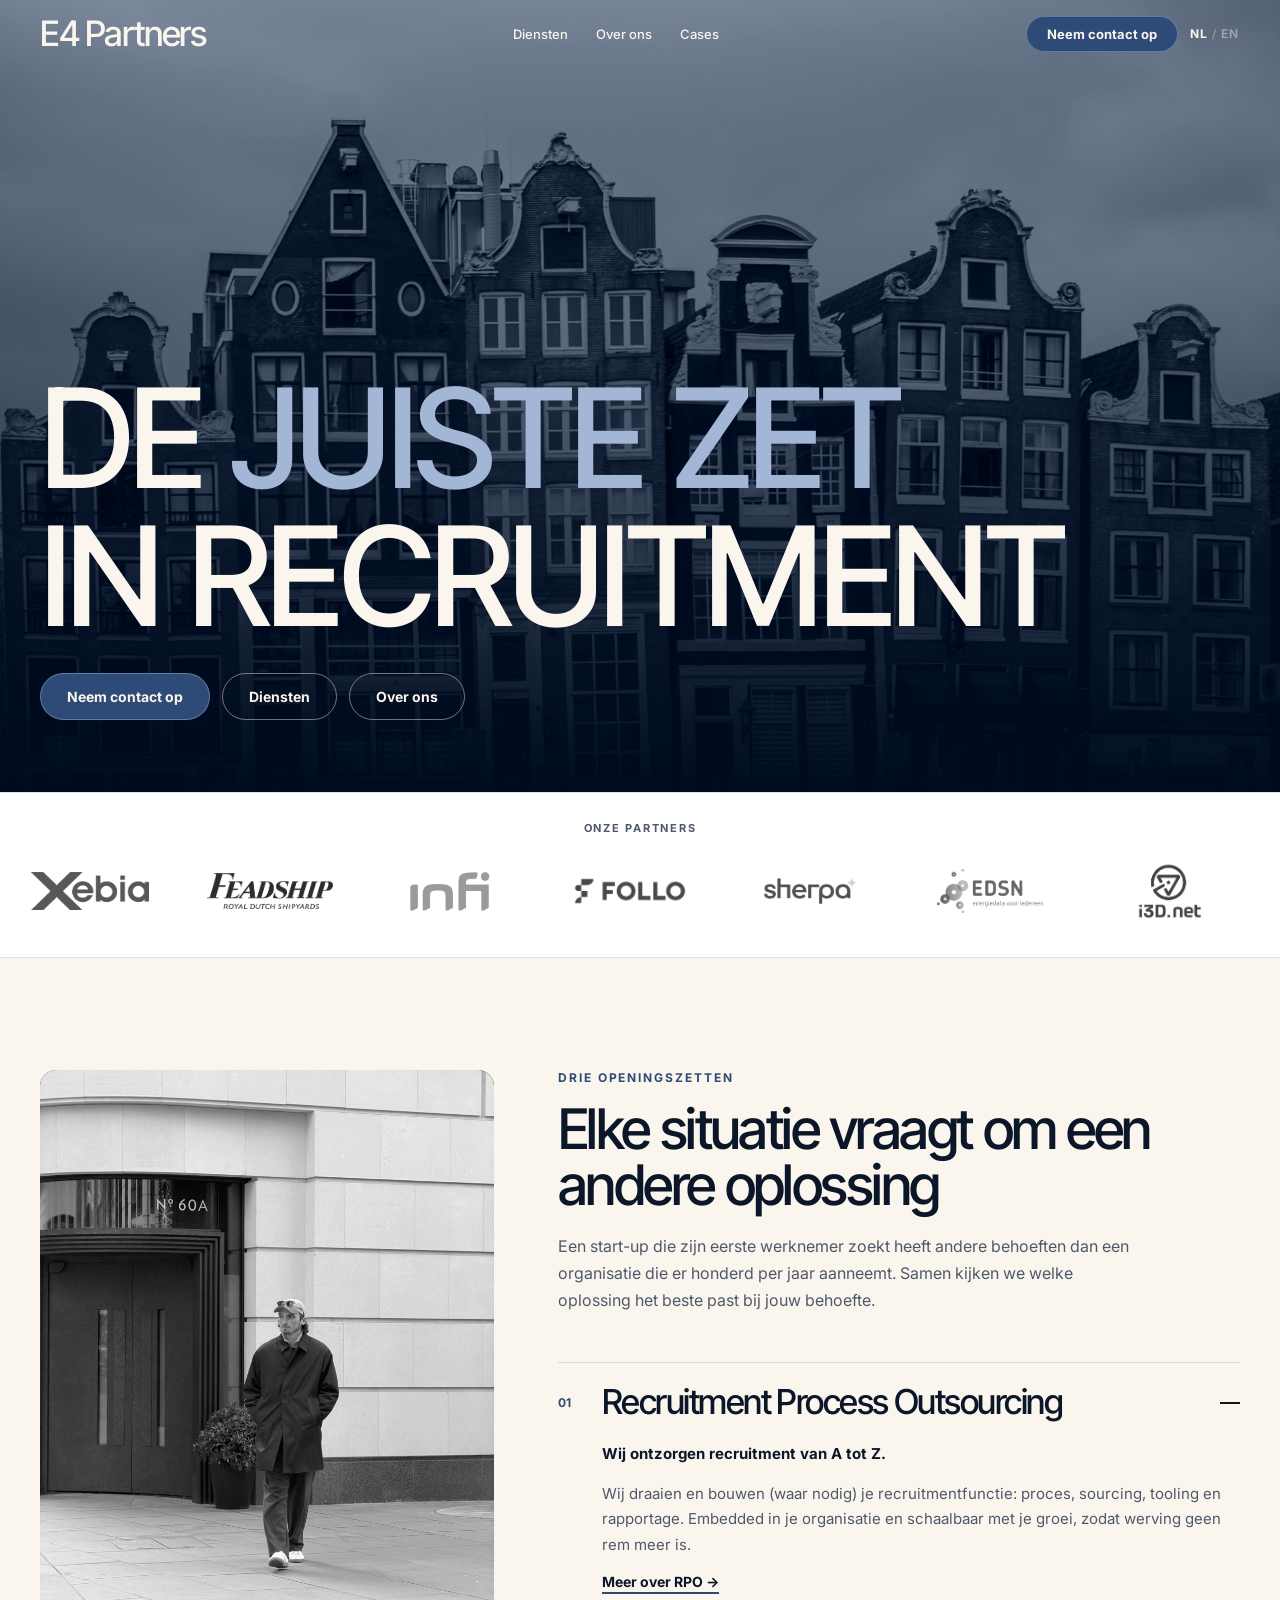
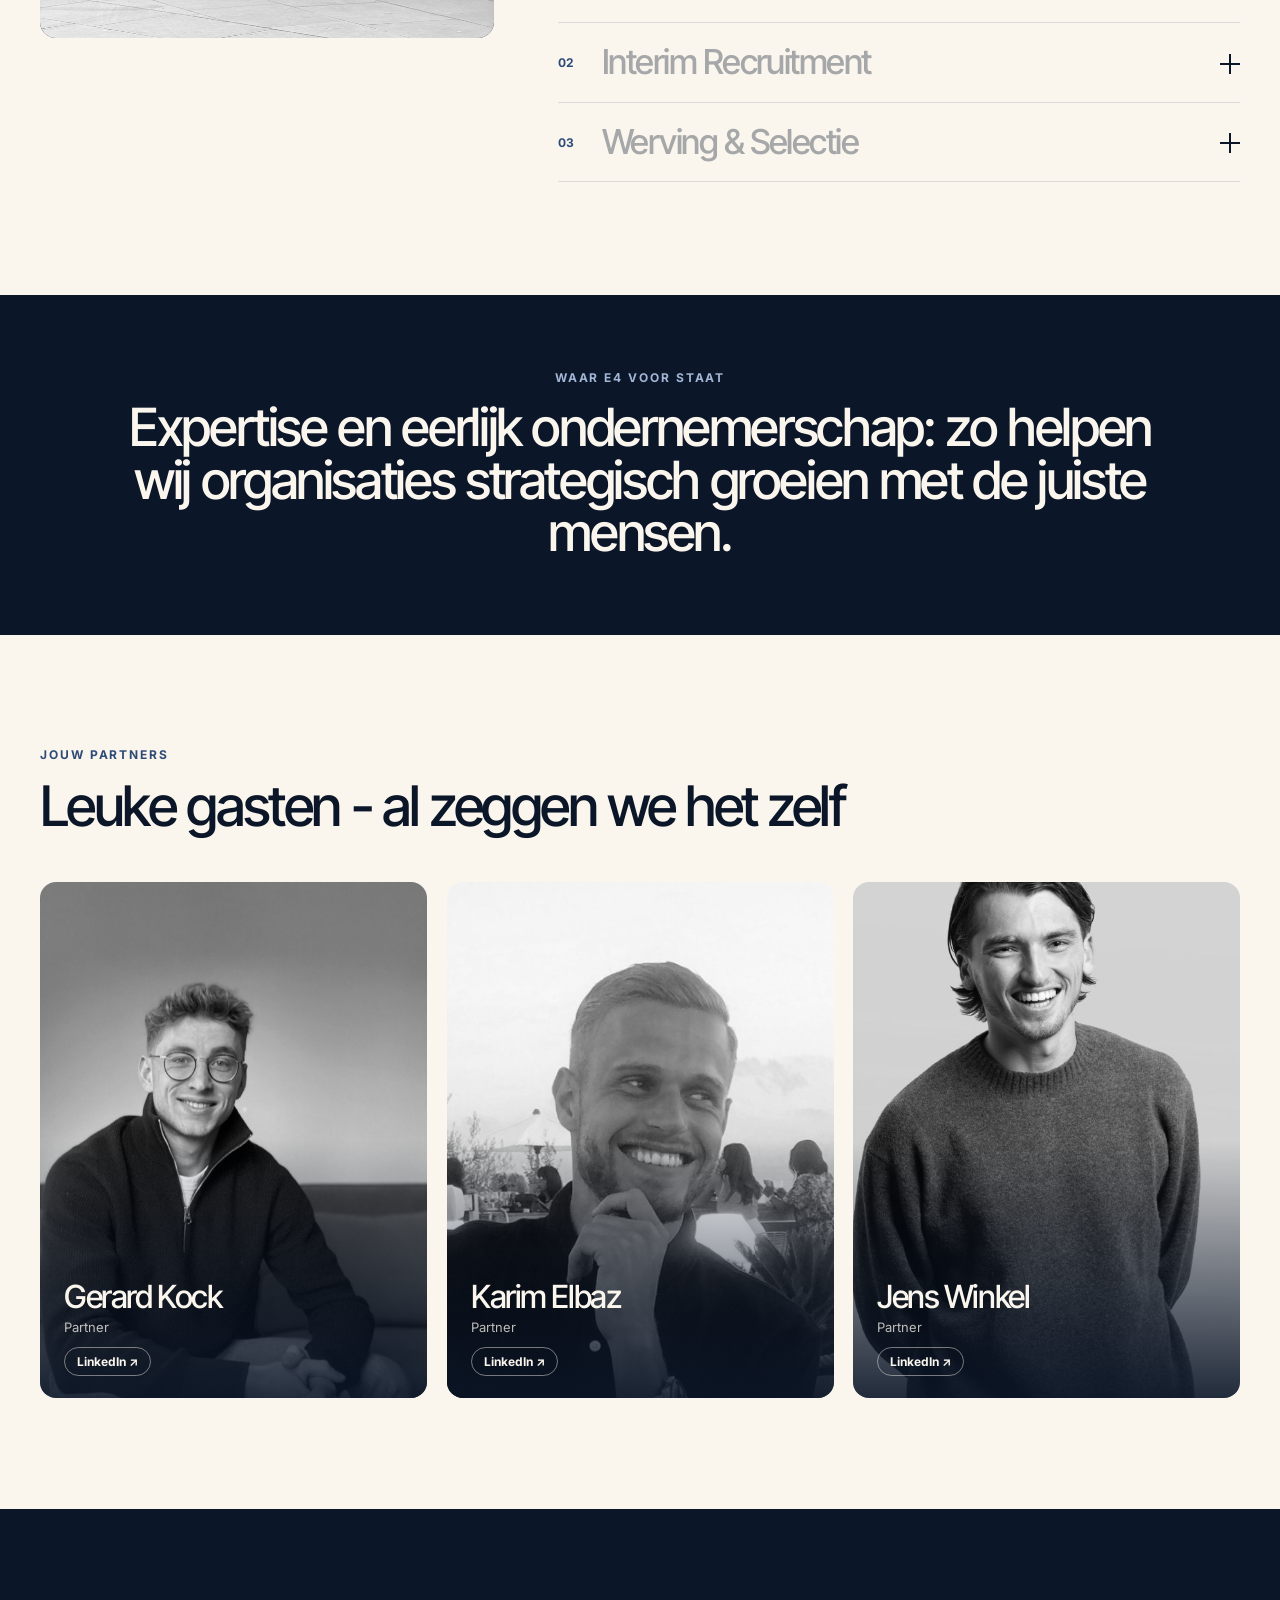
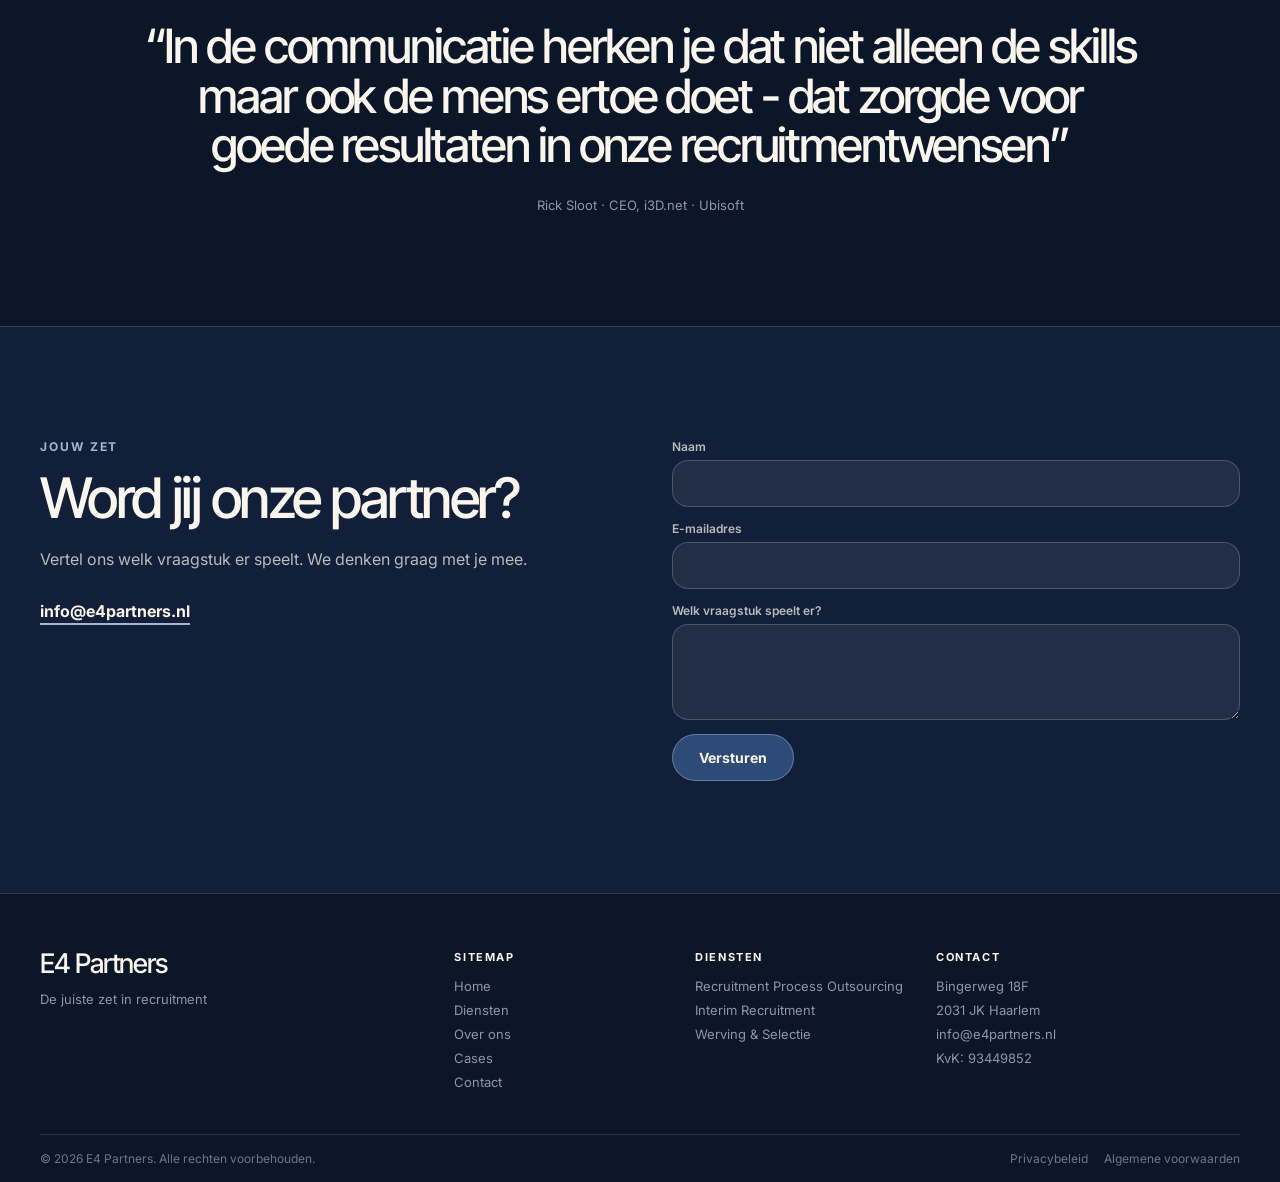
==== index.html @ 6310bab5 "Herschrijf Over ons en zet de tekst in een leeskolom - Label "Over ons" boven de titel weg, net als " ====
<!DOCTYPE html>
<!--
  E4 PARTNERS - HOMEPAGE (redesign "Grootmeester")
  Secties: hero (badge met lijnpion) - logobanner - diensten (accordion:
  RPO, Interim, W&S) - vergelijking - werkwijze - team - quote - contact.
  Opmaak: assets/css/styles.css?v=22233. Placeholder: klantquote (fictief).
  Teksten na de hero zijn concept en worden per sectie herschreven.
-->
<html lang="nl">
<head>
<meta charset="UTF-8"/>
<meta name="viewport" content="width=device-width, initial-scale=1.0"/>
<title>E4 Partners | De juiste zet in recruitment</title>
<meta name="description" data-nl="E4 Partners verzorgt recruitment voor organisaties in elke sector: recruitment process outsourcing, interim recruitment en werving &amp; selectie." data-en="E4 Partners handles recruitment for organisations in every sector: recruitment process outsourcing, interim recruitment and recruitment &amp; selection." content="E4 Partners verzorgt recruitment voor organisaties in elke sector: recruitment process outsourcing, interim recruitment en werving &amp; selectie."/>
<meta property="og:type" content="website"/>
<meta property="og:title" content="E4 Partners | Recruitment &amp; Talent"/>
<meta property="og:description" content="E4 Partners verzorgt recruitment voor organisaties in elke sector: recruitment process outsourcing, interim recruitment en werving &amp; selectie."/>
<meta property="og:url" content="https://www.e4partners.nl/"/>
<meta property="og:locale" content="nl_NL"/>
<link rel="canonical" href="https://www.e4partners.nl/"/>
<meta property="og:image" content="https://www.e4partners.nl/assets/img/og-image.jpg"/>
<meta property="og:image:width" content="1200"/>
<meta property="og:image:height" content="630"/>
<meta name="twitter:card" content="summary_large_image"/>
<link rel="icon" type="image/png" sizes="32x32" href="assets/img/favicon-32.png"/>
<link rel="icon" type="image/png" sizes="512x512" href="assets/img/favicon-512.png"/>
<link rel="apple-touch-icon" href="assets/img/apple-touch-icon.png"/>
<link rel="preconnect" href="https://fonts.googleapis.com"/>
<link rel="preconnect" href="https://fonts.gstatic.com" crossorigin/>
<link href="https://fonts.googleapis.com/css2?family=Inter+Tight:wght@500;700&family=Inter:wght@400;500;600;700&family=Noto+Sans+Symbols+2&display=swap" rel="stylesheet"/>
<link rel="stylesheet" href="assets/css/styles.css?v=22233"/>
</head>
<body class="home">

<nav id="nav">
  <a class="nav-logo" href="/">E4 Partners</a>
  <div class="nav-links">
    <a href="/diensten" data-nl="Diensten" data-en="Services">Diensten</a>
    <a href="/over-ons" data-nl="Over ons" data-en="About us">Over ons</a>
    <a href="/cases" data-nl="Cases" data-en="Cases">Cases</a>
  </div>
  <div class="nav-right">
    <a class="nav-cta" href="/contact" data-nl="Neem contact op" data-en="Get in touch">Neem contact op</a>
    <button class="lang-btn" id="langBtn" aria-label="Taal wisselen"></button>
    <button class="hamburger" id="hamburger" aria-label="Menu"><span></span><span></span><span></span></button>
  </div>
</nav>
<div class="mobile-menu" id="mobileMenu">
  <button class="mobile-close" id="mobileClose" aria-label="Sluiten">&times;</button>
  <a href="/" data-nl="Home" data-en="Home">Home</a>
  <a href="/diensten" data-nl="Diensten" data-en="Services">Diensten</a>
  <a href="/over-ons" data-nl="Over ons" data-en="About us">Over ons</a>
  <a href="/cases" data-nl="Cases" data-en="Cases">Cases</a>
  <a href="/contact" data-nl="Contact" data-en="Contact">Contact</a>
</div>

<section class="g-hero g-dark">
  <div class="g-hero-bg"></div>
  <div class="g-hero-inner">
    <h1 data-nl="De <span class='g-hl'>juiste zet</span><br/>in recruitment" data-en="The <span class='g-hl'>right move</span><br/>in recruitment">De <span class='g-hl'>juiste zet</span><br/>in recruitment</h1>
    <div class="g-buttons">
      <a class="g-btn g-btn-main" href="/contact" data-nl="Neem contact op" data-en="Get in touch">Neem contact op</a>
      <a class="g-btn g-btn-line" href="/diensten" data-nl="Diensten" data-en="Services">Diensten</a>
      <a class="g-btn g-btn-line" href="/over-ons" data-nl="Over ons" data-en="About us">Over ons</a>
    </div>
  </div>
</section>

<section class="logos g-logos">
  <div class="logos-label" data-nl="Onze partners" data-en="Our partners">Onze partners</div>
  <div class="marquee-viewport">
    <div class="marquee" id="logoMarquee">
      <span class="marquee-item"><img loading="lazy" class="marquee-logo" src="assets/img/logos/xebia.png" alt="Xebia"/></span>
      <span class="marquee-item"><img loading="lazy" class="marquee-logo" src="assets/img/logos/feadship.png" alt="Feadship"/></span>
      <span class="marquee-item"><img loading="lazy" class="marquee-logo" src="assets/img/logos/infi.png" alt="Infi"/></span>
      <span class="marquee-item"><img loading="lazy" class="marquee-logo" src="assets/img/logos/follo.png" alt="Follo"/></span>
      <span class="marquee-item"><img loading="lazy" class="marquee-logo" src="assets/img/logos/sherpa.png" alt="Sherpa"/></span>
      <span class="marquee-item"><img loading="lazy" class="marquee-logo" src="assets/img/logos/edsn.png" alt="EDSN"/></span>
      <span class="marquee-item"><img loading="lazy" class="marquee-logo" src="assets/img/logos/i3d-net.png" alt="i3D.net"/></span>
      <span class="marquee-item"><img loading="lazy" class="marquee-logo" src="assets/img/logos/adapta.png" alt="Adapta"/></span>
      <span class="marquee-item"><img loading="lazy" class="marquee-logo" src="assets/img/logos/advidi.png" alt="Advidi"/></span>
      <span class="marquee-item"><img loading="lazy" class="marquee-logo" src="assets/img/logos/aihr.png" alt="AIHR"/></span>
      <span class="marquee-item"><img loading="lazy" class="marquee-logo" src="assets/img/logos/bris.png" alt="Bris"/></span>
      <span class="marquee-item"><img loading="lazy" class="marquee-logo" src="assets/img/logos/dawn.png" alt="Dawn"/></span>
      <span class="marquee-item"><img loading="lazy" class="marquee-logo" src="assets/img/logos/illionx.webp" alt="Illionx"/></span>
      <span class="marquee-item"><img loading="lazy" class="marquee-logo" src="assets/img/logos/bits-of-stock.png" alt="Bits of Stock"/></span>
    </div>
  </div>
</section>

<section class="g-sec g-light g-services" id="diensten">
  <div class="g-services-media"><img loading="lazy" src="assets/img/diensten-foto.jpg" alt=""/></div>
  <div>
    <div class="g-head "><div class="g-eyebrow" data-nl="Drie openingszetten" data-en="Three opening moves">Drie openingszetten</div><h2 data-nl="Elke situatie vraagt om een andere oplossing" data-en="Every situation calls for a different solution">Elke situatie vraagt om een andere oplossing</h2><p class="g-intro" data-nl="Een start-up die zijn eerste werknemer zoekt heeft andere behoeften dan een organisatie die er honderd per jaar aanneemt. Samen kijken we welke oplossing het beste past bij jouw behoefte." data-en="A start-up hiring its first employee has different needs from an organisation taking on a hundred a year. Together we work out which solution fits your needs best.">Een start-up die zijn eerste werknemer zoekt heeft andere behoeften dan een organisatie die er honderd per jaar aanneemt. Samen kijken we welke oplossing het beste past bij jouw behoefte.</p></div>
    <div class="acc-list">
      <div class="acc-item">
        <button class="acc-row" type="button"><span class="g-acc-num">01</span><span class="acc-name" data-nl="Recruitment Process Outsourcing" data-en="Recruitment Process Outsourcing">Recruitment Process Outsourcing</span><span class="g-acc-plus"></span></button>
        <div class="acc-panel">
          <div class="g-acc-body">
            <div><p class="g-when" data-nl="Wij ontzorgen recruitment van A tot Z." data-en="We take care of recruitment from A to Z.">Wij ontzorgen recruitment van A tot Z.</p><p data-nl="Wij draaien en bouwen (waar nodig) je recruitmentfunctie: proces, sourcing, tooling en rapportage. Embedded in je organisatie en schaalbaar met je groei, zodat werving geen rem meer is." data-en="We run and, where needed, build your recruitment function: process, sourcing, tooling and reporting. Embedded in your organisation and scalable with your growth, so hiring stops holding you back.">Wij draaien en bouwen (waar nodig) je recruitmentfunctie: proces, sourcing, tooling en rapportage. Embedded in je organisatie en schaalbaar met je groei, zodat werving geen rem meer is.</p><a class="more" href="/diensten/recruitment-process-outsourcing" data-nl="Meer over RPO &rarr;" data-en="More about RPO &rarr;">Meer over RPO &rarr;</a></div>
          </div>
        </div>
      </div>
      <div class="acc-item">
        <button class="acc-row" type="button"><span class="g-acc-num">02</span><span class="acc-name" data-nl="Interim Recruitment" data-en="Interim Recruitment">Interim Recruitment</span><span class="g-acc-plus"></span></button>
        <div class="acc-panel">
          <div class="g-acc-body">
            <div><p class="g-when" data-nl="Je recruitmentcapaciteit schiet tijdelijk tekort." data-en="Your hiring capacity falls short for a while.">Je recruitmentcapaciteit schiet tijdelijk tekort.</p><p data-nl="Een ervaren recruiter die direct instapt in je team: bij een wervingspiek, verlof of een project. Werkt in jouw systemen, onder jouw naam, en draagt kennis over als de klus klaar is." data-en="An experienced recruiter who steps straight into your team: for a hiring peak, leave or a project. Works in your systems, under your name, and hands over knowledge when the job is done.">Een ervaren recruiter die direct instapt in je team: bij een wervingspiek, verlof of een project. Werkt in jouw systemen, onder jouw naam, en draagt kennis over als de klus klaar is.</p><a class="more" href="/diensten/interim-recruitment" data-nl="Meer over Interim Recruitment &rarr;" data-en="More about Interim Recruitment &rarr;">Meer over Interim Recruitment &rarr;</a></div>
          </div>
        </div>
      </div>
      <div class="acc-item">
        <button class="acc-row" type="button"><span class="g-acc-num">03</span><span class="acc-name" data-nl="Werving &amp; Selectie" data-en="Recruitment &amp; Selection">Werving &amp; Selectie</span><span class="g-acc-plus"></span></button>
        <div class="acc-panel">
          <div class="g-acc-body">
            <div><p class="g-when" data-nl="Ondersteuning op urgente vacatures." data-en="Support on urgent vacancies.">Ondersteuning op urgente vacatures.</p><p data-nl="Voor functies van junior tot C-level die zo snel mogelijk vervuld moeten worden. We doorgronden jouw behoeften, spreken ons netwerk aan en presenteren alleen mensen die we zelf zouden aannemen." data-en="For roles from junior to C-level that need filling as quickly as possible. We get to the bottom of what you need, tap into our network and only present people we'd hire ourselves.">Voor functies van junior tot C-level die zo snel mogelijk vervuld moeten worden. We doorgronden jouw behoeften, spreken ons netwerk aan en presenteren alleen mensen die we zelf zouden aannemen.</p><a class="more" href="/diensten/werving-selectie" data-nl="Meer over Werving &amp; Selectie &rarr;" data-en="More about Recruitment &amp; Selection &rarr;">Meer over Werving &amp; Selectie &rarr;</a></div>
          </div>
        </div>
      </div>
    </div>
  </div>
</section>

<section class="g-sec g-dark g-compare">
  <div class="g-head "><div class="g-eyebrow" data-nl="Waar E4 voor staat" data-en="What E4 stands for">Waar E4 voor staat</div><h2 data-nl="Expertise en eerlijk ondernemerschap: zo helpen wij organisaties strategisch groeien met de juiste mensen." data-en="Expertise and honest enterprise: that is how we help organisations grow strategically with the right people.">Expertise en eerlijk ondernemerschap: zo helpen wij organisaties strategisch groeien met de juiste mensen.</h2></div>
</section>

<section class="g-sec g-light g-team">
  <div class="g-head "><div class="g-eyebrow" data-nl="Jouw partners" data-en="Your partners">Jouw partners</div><h2 data-nl="Leuke gasten - al zeggen we het zelf" data-en="Good people - though we say so ourselves">Leuke gasten - al zeggen we het zelf</h2></div>
  <div class="g-team-grid">
    <a class="g-person" href="https://www.linkedin.com/in/gerard-kock/" target="_blank" rel="noopener">
      <img loading="lazy" src="assets/img/team-gerard-kock.jpg" alt="Gerard Kock"/>
      <span class="g-person-meta"><span class="g-person-name">Gerard Kock</span><span class="g-person-role">Partner</span><span class="g-person-li" data-nl="LinkedIn &nearr;" data-en="LinkedIn &nearr;">LinkedIn &nearr;</span></span>
    </a>
    <a class="g-person" href="https://www.linkedin.com/in/karim-elbaz/" target="_blank" rel="noopener">
      <img loading="lazy" src="assets/img/team-karim-elbaz.jpg" alt="Karim Elbaz"/>
      <span class="g-person-meta"><span class="g-person-name">Karim Elbaz</span><span class="g-person-role">Partner</span><span class="g-person-li" data-nl="LinkedIn &nearr;" data-en="LinkedIn &nearr;">LinkedIn &nearr;</span></span>
    </a>
    <a class="g-person" href="https://www.linkedin.com/in/jens-winkel/" target="_blank" rel="noopener">
      <img loading="lazy" src="assets/img/team-jens-winkel.jpg" alt="Jens Winkel"/>
      <span class="g-person-meta"><span class="g-person-name">Jens Winkel</span><span class="g-person-role">Partner</span><span class="g-person-li" data-nl="LinkedIn &nearr;" data-en="LinkedIn &nearr;">LinkedIn &nearr;</span></span>
    </a>
  </div>
</section>

<section class="g-sec g-dark g-quote">
  <p data-nl="&ldquo;In de communicatie herken je dat niet alleen de skills maar ook de mens ertoe doet - dat zorgde voor goede resultaten in onze recruitmentwensen&rdquo;" data-en="&ldquo;In de communicatie herken je dat niet alleen de skills maar ook de mens ertoe doet - dat zorgde voor goede resultaten in onze recruitmentwensen&rdquo;">&ldquo;In de communicatie herken je dat niet alleen de skills maar ook de mens ertoe doet - dat zorgde voor goede resultaten in onze recruitmentwensen&rdquo;</p>
  <cite>Rick Sloot &middot; CEO, i3D.net &middot; Ubisoft</cite>
</section>

<section class="g-sec g-dark g-cta">
  <div>
    <div class="g-head "><div class="g-eyebrow" data-nl="Jouw zet" data-en="Your move">Jouw zet</div><h2 data-nl="Word jij onze partner?" data-en="Will you become our partner?">Word jij onze partner?</h2><p class="g-intro" data-nl="Vertel ons welk vraagstuk er speelt. We denken graag met je mee." data-en="Tell us what challenge you are facing. We are glad to think it through with you.">Vertel ons welk vraagstuk er speelt. We denken graag met je mee.</p></div>
    <p class="cta-direct"><a href="mailto:info@e4partners.nl">info@e4partners.nl</a></p>
  </div>
  <div class="cta-right">
    <form class="cta-form" name="contact-home" method="POST" data-netlify="true" netlify-honeypot="bot-field">
      <input type="hidden" name="form-name" value="contact-home"/>
      <p style="display:none;"><label>Niet invullen: <input name="bot-field"/></label></p>
      <div class="form-field"><label for="h-name" data-nl="Naam" data-en="Name">Naam</label><input type="text" id="h-name" name="name" required/></div>
      <div class="form-field"><label for="h-email" data-nl="E-mailadres" data-en="Email address">E-mailadres</label><input type="email" id="h-email" name="email" required/></div>
      <div class="form-field"><label for="h-message" data-nl="Welk vraagstuk speelt er?" data-en="What challenge is on your mind?">Welk vraagstuk speelt er?</label><textarea id="h-message" name="message" rows="3" required></textarea></div>
      <button class="g-btn g-btn-main" type="submit" data-nl="Versturen" data-en="Send">Versturen</button>
    </form>
    <div class="form-success" hidden data-nl="Goede zet, bedankt. We nemen snel contact op." data-en="Good move, thank you. We'll be in touch soon.">Goede zet, bedankt. We nemen snel contact op.</div>
  </div>
</section>

<footer>
  <div class="footer-grid">
    <div class="footer-brand footer-col">
      <div class="footer-brand-logo">E4 Partners</div>
      <div class="footer-tagline" data-nl="De juiste zet in recruitment" data-en="The right move in recruitment">De juiste zet in recruitment</div>
    </div>
    <div class="footer-col">
      <h4 data-nl="Sitemap" data-en="Sitemap">Sitemap</h4>
      <a href="/" data-nl="Home" data-en="Home">Home</a><a href="/diensten" data-nl="Diensten" data-en="Services">Diensten</a><a href="/over-ons" data-nl="Over ons" data-en="About us">Over ons</a><a href="/cases" data-nl="Cases" data-en="Cases">Cases</a><a href="/contact" data-nl="Contact" data-en="Contact">Contact</a>
    </div>
    <div class="footer-col">
      <h4 data-nl="Diensten" data-en="Services">Diensten</h4>
      <a href="/diensten/recruitment-process-outsourcing" data-nl="Recruitment Process Outsourcing" data-en="Recruitment Process Outsourcing">Recruitment Process Outsourcing</a><a href="/diensten/interim-recruitment" data-nl="Interim Recruitment" data-en="Interim Recruitment">Interim Recruitment</a><a href="/diensten/werving-selectie" data-nl="Werving &amp; Selectie" data-en="Recruitment &amp; Selection">Werving &amp; Selectie</a>
    </div>
    <div class="footer-col">
      <h4 data-nl="Contact" data-en="Contact">Contact</h4>
      <span>Bingerweg 18F</span><span>2031 JK Haarlem</span>
      <a href="mailto:info@e4partners.nl">info@e4partners.nl</a>
      <span data-nl="KvK: 93449852" data-en="CoC: 93449852">KvK: 93449852</span>
    </div>
  </div>
  <div class="footer-bottom">
    <span data-nl="&copy; 2026 E4 Partners. Alle rechten voorbehouden." data-en="&copy; 2026 E4 Partners. All rights reserved.">&copy; 2026 E4 Partners. Alle rechten voorbehouden.</span>
    <div class="footer-bottom-right"><a href="/privacybeleid" data-nl="Privacybeleid" data-en="Privacy policy">Privacybeleid</a><a href="/algemene-voorwaarden" data-nl="Algemene voorwaarden" data-en="Terms &amp; conditions">Algemene voorwaarden</a></div>
  </div>
</footer>

<script src="assets/js/main.js?v=22233"></script>
</body>
</html>
---- assets/css/styles.css ----
/* ============================================================================
   E4 PARTNERS - STYLESHEET (redesign "Grootmeester")
   Eén bestand voor de hele site. Donker en cinematisch: inkt-navy + crème-wit,
   staalnavy als accent. Schaken als knipoog (badge met lijnpion, zetnotatie).

   VASTE KEUZES - overal hetzelfde:
     --radius   16px   alle blokken, foto's, kaarten en invoervelden
     --pill     999px  knoppen, tags, chips, tabs
     --section-y       verticale ruimte per sectie (112px / 72px mobiel)
     --maxw            maximale inhoudsbreedte 1240px, gecentreerd via --pad-x
     Secties zijn altijd volle breedte (donker of licht), nooit zelf afgerond.

   LETTERTYPE: Inter Tight voor koppen (--disp), Inter voor tekst (--font).
   Beide gratis via Google Fonts, geen licentie nodig.
   Kopstijl: medium (500), zinsbouw, strak gespatieerd.
   ========================================================================== */

*, *::before, *::after { box-sizing: border-box; margin: 0; padding: 0; }

:root {
  /* kleur */
  --bg: #0B1628;          /* inkt-navy: hero, donkere secties, footer */
  --bg-2: #111F38;        /* iets lichter navy: contact/CTA */
  --fg: #FAF6EE;          /* crème-wit: tekst op donker */
  --muted: #8E97A8;       /* secundaire tekst op donker */
  --light: #FAF6EE;       /* lichte secties */
  --white: #FFFFFF;       /* kaarten op licht, logobanner */
  --on-light: #0B1628;    /* tekst op licht */
  --text-dark: #4F586B;   /* secundaire tekst op licht */
  --accent: #2E4B78;      /* staalnavy */
  --on-accent: #FAF6EE;
  --accent-ink: #2E4B78;  /* accent als tekst op licht */
  --accent-glow: #A3B6D6; /* accent als tekst op donker */
  --line: color-mix(in srgb, var(--fg) 14%, transparent);
  --line-light: color-mix(in srgb, var(--on-light) 12%, transparent);

  /* vorm en ritme */
  --radius: 16px; --pill: 999px;
  --gut: 2.5rem; --maxw: 1240px;
  --pad-x: max(var(--gut), calc((100% - var(--maxw)) / 2));
  --section-y: 112px;

  /* type */
  --font: 'Inter', 'Helvetica Neue', Helvetica, Arial, sans-serif;
  --disp: 'Inter Tight', 'Inter', 'Helvetica Neue', Helvetica, Arial, sans-serif;
  --disp-w: 500; --disp-ls: -0.045em; --disp-lh: 1; --disp-scale: 0.84;
  --glyph: 'Noto Sans Symbols 2', sans-serif;
}

html, body { width: 100%; overflow-x: hidden; }
body { font-family: var(--font); background: var(--bg); color: var(--fg); -webkit-font-smoothing: antialiased; }
img { max-width: 100%; display: block; }
a { text-decoration: none; color: inherit; }

/* ============ TYPOGRAFIE ============ */
h1, h2, h3, .disp { font-family: var(--disp); font-weight: var(--disp-w); letter-spacing: var(--disp-ls); line-height: var(--disp-lh); word-spacing: 0.02em; }
h1 { font-size: calc(clamp(52px, min(9vw, 15vh), 150px) * var(--disp-scale)); }
h2 { font-size: calc(clamp(40px, 5.2vw, 76px) * var(--disp-scale)); margin-bottom: 20px; }
h3 { font-size: calc(30px * var(--disp-scale)); line-height: 1.05; }
.g-hl { color: var(--accent-glow); }

/* Eyebrow-label boven elke kop (nieuw: .g-eyebrow, bestaande pagina's: .section-label e.a.) */
.g-eyebrow, .section-label, .hero-label, .cta-label, .about-label {
  font-family: var(--font); font-size: 12px; font-weight: 700; letter-spacing: 0.16em; text-transform: uppercase;
  color: var(--accent-glow); margin-bottom: 16px;
}
.g-intro { font-size: 16px; line-height: 1.7; max-width: 580px; }
.g-head { margin-bottom: 48px; }

/* ============ SECTIEFRAME ============ */
.g-sec, .services, .matrix-section, .detail-body, .related-services, .team, .about,
.contact-section, .cases-section, .legal-content, .cta {
  padding: var(--section-y) var(--pad-x);
}
/* licht */
.g-light, .services, .detail-body, .related-services, .team, .contact-section, .cases-section, .legal-content {
  background: var(--light); color: var(--on-light);
}
.g-light .g-eyebrow, .services .section-label, .related-services .section-label, .team .section-label,
.cases-section .section-label { color: var(--accent-ink); }
.g-light .g-intro { color: var(--text-dark); }
.g-light + .g-light, .detail-body + .related-services, .section-photo + .related-services { border-top: 1px solid var(--line-light); }
/* donker */
.g-dark, .matrix-section, .about { background: var(--bg); color: var(--fg); }
.g-dark .g-intro { color: color-mix(in srgb, var(--fg) 72%, transparent); }

/* ============ NAV ============ */
nav {
  position: fixed; top: 0; left: 0; right: 0; z-index: 100;
  height: 68px; padding: 0 var(--pad-x);
  display: flex; align-items: center; justify-content: space-between;
  background: transparent; border-bottom: 1px solid transparent;
  transition: background 0.3s, border-color 0.3s;
}
nav.scrolled { background: color-mix(in srgb, var(--bg) 92%, transparent); backdrop-filter: blur(8px); border-bottom-color: var(--line); }
.nav-logo { display: flex; align-items: center; font-family: var(--disp); font-weight: 500;
            font-size: 35px; letter-spacing: -0.04em; line-height: 1; color: var(--fg); }
.nav-links { display: flex; gap: 28px; }
.nav-links a { position: relative; font-size: 13px; font-weight: 500; color: var(--fg); }
.nav-links a::after { content: ""; position: absolute; left: 0; bottom: -4px; height: 1.5px; width: 0; background: currentColor; transition: width 0.25s ease; }
.nav-links a:hover::after { width: 100%; }
.nav-right { display: flex; align-items: center; gap: 10px; }
.lang-btn { font-family: var(--font); font-size: 12px; font-weight: 600; letter-spacing: 0.03em; padding: 4px 2px; cursor: pointer; background: none; color: var(--fg); border: none; }
.lang-btn .active { font-weight: 700; }
.lang-btn .inactive { opacity: 0.45; transition: opacity 0.2s; }
.lang-btn:hover .inactive { opacity: 0.7; }
.lang-btn .lang-sep { opacity: 0.4; margin: 0 5px; font-weight: 400; }
.hamburger { display: none; flex-direction: column; gap: 4px; cursor: pointer; background: none; border: none; padding: 6px; }
.hamburger span { width: 22px; height: 2px; background: var(--fg); }
.mobile-menu { position: fixed; inset: 0; z-index: 200; background: var(--bg); display: none; flex-direction: column; align-items: center; justify-content: center; gap: 28px; }
.mobile-menu.open { display: flex; }
.mobile-menu a { font-family: var(--disp); font-weight: var(--disp-w); letter-spacing: var(--disp-ls); font-size: 36px; color: var(--fg); }
.mobile-close { position: absolute; top: 22px; right: 26px; font-size: 32px; color: var(--fg); background: none; border: none; cursor: pointer; line-height: 1; }

/* ============ KNOPPEN, TAGS, CHIPS: altijd pill ============ */
.g-btn, .nav-cta, .btn-primary, .btn-secondary, .cases-more-btn {
  display: inline-flex; align-items: center; justify-content: center; gap: 10px;
  font-family: var(--font); font-size: 14px; font-weight: 700; padding: 14px 26px;
  border-radius: var(--pill); border: 1.5px solid transparent; cursor: pointer;
  transition: transform 0.18s, background 0.2s, color 0.2s, border-color 0.2s;
}
.nav-cta { font-size: 13px; padding: 9px 20px; }
.g-btn:hover, .nav-cta:hover, .btn-primary:hover, .btn-secondary:hover, .cases-more-btn:hover { transform: translateY(-2px); }
.g-btn-main, .nav-cta, .btn-primary, .cases-more-btn {
  background: var(--accent); color: var(--on-accent);
  border-color: color-mix(in srgb, var(--accent-glow) 45%, transparent);
}
.g-btn-main:hover, .nav-cta:hover, .btn-primary:hover, .cases-more-btn:hover { background: color-mix(in srgb, var(--accent) 80%, white); }
.g-btn-line, .btn-secondary { background: transparent; color: var(--fg); border-color: color-mix(in srgb, var(--fg) 45%, transparent); }
.g-btn-line:hover, .btn-secondary:hover { background: var(--fg); color: var(--bg); }
.g-tag { display: inline-block; font-size: 11px; font-weight: 700; letter-spacing: 0.08em; text-transform: uppercase; background: var(--accent); color: var(--on-accent); padding: 6px 12px; border-radius: var(--pill); margin-bottom: 14px; }

/* ============ HERO (homepage .g-hero en subpagina's .hero) ============ */
.g-hero, .hero { position: relative; display: flex; align-items: flex-end; overflow: hidden; background: var(--bg); color: var(--fg); }
.g-hero { min-height: 88vh; padding: 96px var(--pad-x) 72px; }
.hero { min-height: 68vh; padding: 150px var(--pad-x) 72px; }
.g-hero-bg, .hero-bg {
  position: absolute; inset: 0;
  background: url("../img/hero.jpg") center 30% / cover, var(--bg); background-blend-mode: luminosity;
  filter: contrast(1.1); transform: scale(1.06); animation: g-zoom 14s ease-out forwards;
}
.g-hero-bg::after, .hero-overlay {
  content: ""; position: absolute; inset: 0;
  background: linear-gradient(180deg, color-mix(in srgb, var(--bg) 40%, transparent) 0%, color-mix(in srgb, var(--bg) 62%, transparent) 45%, var(--bg) 100%);
}
@keyframes g-zoom { to { transform: scale(1); } }
.g-hero-inner, .hero-content { position: relative; z-index: 2; width: 100%; }
/* Homepagekop: hoofdletters, altijd twee regels (<br/> na "zet"). De langste regel
   ("IN RECRUITMENT" / "THE RIGHT MOVE") is ~8x de lettergrootte breed; 10.8vw past zo in
   elke inhoudsbreedte. 17vh houdt de kop binnen beeld op lage schermen. */
.g-hero h1 { max-width: none; font-size: min(10.8vw, 17vh, 140px); margin-bottom: 28px; text-transform: uppercase; letter-spacing: -0.035em; }
.hero h1 { max-width: 16ch; margin-bottom: 24px; }
.g-hero-foot { display: flex; justify-content: space-between; align-items: flex-end; gap: 40px; flex-wrap: wrap; border-top: 1px solid var(--line); padding-top: 28px; }
.g-sub, .hero-sub { max-width: 620px; font-size: 16px; line-height: 1.7; color: color-mix(in srgb, var(--fg) 82%, transparent); }
.g-buttons { display: flex; gap: 12px; flex-wrap: wrap; }


/* ============ LOGOBANNER (marquee) ============ */
.logos { background: var(--white); padding: 28px 0 32px; border-top: 1px solid var(--line-light); border-bottom: 1px solid var(--line-light); overflow: hidden; }
.logos-label { text-align: center; padding: 0 var(--pad-x); font-size: 11px; font-weight: 700; letter-spacing: 0.16em; text-transform: uppercase; color: var(--text-dark); margin-bottom: 22px; }
.marquee-viewport { overflow: hidden; }
.marquee { display: flex; width: max-content; animation: e4marquee 34s linear infinite; }
.logos:hover .marquee { animation-play-state: paused; }
/* Logo's genormaliseerd op beeldoppervlak, niet op hoogte: een breed wordmark
   en een vierkant logo wegen daardoor optisch even zwaar. Hoogte per logo
   afgeleid van de verhouding, begrensd op 62px zodat niets uit het kader loopt. */
.marquee-item { display: flex; align-items: center; justify-content: center; flex: 0 0 auto; width: 180px; height: 68px; padding: 0 20px; }
.marquee-logo { max-width: 100%; width: auto; object-fit: contain; display: block; filter: grayscale(1); opacity: 0.82; transition: filter 0.25s ease, opacity 0.25s ease; }
.marquee-logo:hover { filter: none; opacity: 1; }

.marquee-logo[src*="advidi"]        { height: 32px; }
.marquee-logo[src*="feadship"]      { height: 37px; }
.marquee-logo[src*="follo"]         { height: 37px; }
.marquee-logo[src*="xebia"]         { height: 39px; }
.marquee-logo[src*="sherpa"]        { height: 42px; }
.marquee-logo[src*="edsn"]          { height: 44px; }
.marquee-logo[src*="adapta"]        { height: 44px; }
.marquee-logo[src*="infi"]          { height: 48px; }
.marquee-logo[src*="bits-of-stock"] { height: 49px; }
.marquee-logo[src*="dawn"]          { height: 62px; }
.marquee-logo[src*="illionx"]       { height: 55px; }
.marquee-logo[src*="i3d-net"]       { height: 62px; }
.marquee-logo[src*="bris"]          { height: 62px; }
.marquee-logo[src*="aihr"]          { height: 62px; }
@keyframes e4marquee { from { transform: translateX(0); } to { transform: translateX(-50%); } }

/* ============ DIENSTEN-ACCORDION (homepage) ============ */
.g-services { display: grid; grid-template-columns: 0.8fr 1.2fr; gap: 64px; align-items: start; }
.g-services-media { position: sticky; top: 100px; border-radius: var(--radius); overflow: hidden; aspect-ratio: 4 / 5; background: var(--bg); }
.g-services-media img { width: 100%; height: 100%; object-fit: cover; filter: grayscale(1); }
.acc-list { border-top: 1px solid var(--line-light); }
.acc-item { border-bottom: 1px solid var(--line-light); }
.acc-row { width: 100%; background: none; border: none; cursor: pointer; display: flex; align-items: center; gap: 18px; padding: 22px 0; text-align: left; font-family: inherit; }
.g-acc-num { font-size: 12px; font-weight: 700; color: var(--accent-ink); width: 26px; }
.acc-name { font-family: var(--disp); font-weight: var(--disp-w); letter-spacing: var(--disp-ls); font-size: calc(clamp(26px, 3.2vw, 46px) * var(--disp-scale)); line-height: 1; color: var(--on-light); opacity: 0.35; transition: opacity 0.25s; flex: 1; }
.acc-item.open .acc-name, .acc-row:hover .acc-name { opacity: 1; }
.g-acc-plus { width: 20px; height: 20px; position: relative; flex-shrink: 0; }
.g-acc-plus::before, .g-acc-plus::after { content: ""; position: absolute; left: 0; right: 0; top: 50%; height: 2px; background: var(--on-light); transition: transform 0.25s; }
.g-acc-plus::after { transform: rotate(90deg); }
.acc-item.open .g-acc-plus::after { transform: rotate(0); }
.acc-panel { max-height: 0; overflow: hidden; transition: max-height 0.3s ease, padding 0.3s ease; }
.acc-item.open .acc-panel { max-height: 600px; padding: 0 0 28px 44px; }
.g-acc-body { display: grid; grid-template-columns: minmax(0, 720px); gap: 32px; }
.acc-panel p { font-size: 15px; line-height: 1.7; color: var(--text-dark); margin: 0 0 14px; }
.g-when { font-weight: 700; color: var(--on-light) !important; }
.acc-panel .more { display: inline-block; font-size: 14px; font-weight: 700; color: var(--on-light); border-bottom: 2px solid var(--accent); padding-bottom: 2px; transition: transform 0.2s; }
.acc-panel .more:hover { transform: translateX(3px); }
.g-acc-body ul { list-style: none; }
.g-acc-body li { font-size: 14px; padding: 8px 0; border-bottom: 1px solid var(--line-light); }
.g-acc-body li::before { content: "\265F"; font-family: var(--glyph); margin-right: 10px; font-size: 12px; color: var(--accent-ink); }

/* ============ BLOKKEN: één stijl ============ */
.g-block { border-radius: var(--radius); padding: 32px; }

/* ============ VERGELIJKING (homepage) ============ */
/* Compacte statement-sectie: kop verticaal gecentreerd in een lagere band */
.g-compare { min-height: 340px; display: flex; align-items: center; justify-content: center;
             padding-top: 56px; padding-bottom: 56px; text-align: center; }
.g-compare .g-head { margin-bottom: 0; max-width: 1040px; }
/* Statement loopt over 3 regels: iets breder blok, kop een maat kleiner dan de
   standaard h2 - anders valt hij bij ruime vensters terug naar 4 regels. */
.g-compare h2 { font-size: calc(clamp(34px, 4.9vw, 68px) * var(--disp-scale)); }
.g-compare .g-head > *:last-child { margin-bottom: 0; }
.g-compare-grid { display: grid; grid-template-columns: 1fr auto 1fr; gap: 32px; align-items: center; }
.g-compare h3 { margin-bottom: 14px; }
.g-compare ul { list-style: none; }
.g-compare li { font-size: 16px; padding: 15px 0; border-top: 1px solid var(--line); }
.g-them { border: 1px solid var(--line); color: var(--muted); }
.g-them li { text-decoration: line-through; text-decoration-color: color-mix(in srgb, var(--muted) 60%, transparent); }
.g-us { background: var(--accent); color: var(--on-accent); box-shadow: inset 0 0 0 1px color-mix(in srgb, var(--accent-glow) 45%, transparent); }
.g-us li { border-top-color: color-mix(in srgb, var(--on-accent) 18%, transparent); font-weight: 600; }
.g-vs { font-family: var(--disp); font-weight: var(--disp-w); letter-spacing: var(--disp-ls); font-size: 56px; color: transparent; -webkit-text-stroke: 1.5px var(--muted); }

/* ============ WERKWIJZE (homepage) ============ */
.g-steps ol { list-style: none; display: grid; grid-template-columns: repeat(4, 1fr); gap: 20px; }
.g-steps .g-block { background: var(--white); border: 1px solid var(--line-light); }
.g-move { font-family: var(--disp); font-weight: var(--disp-w); letter-spacing: var(--disp-ls); font-size: calc(56px * var(--disp-scale)); line-height: 1; display: block; margin-bottom: 20px; color: var(--accent-ink); }
.g-steps h3 { margin-bottom: 10px; }
.g-steps p { font-size: 14.5px; line-height: 1.7; color: var(--text-dark); }

/* ============ TEAM (homepage) ============ */
.g-team-grid { display: grid; grid-template-columns: repeat(3, 1fr); gap: 20px; }
.g-person { position: relative; display: block; border-radius: var(--radius); overflow: hidden; aspect-ratio: 3 / 4; color: var(--fg); }
.g-person img { width: 100%; height: 100%; object-fit: cover; filter: grayscale(1); transition: filter 0.4s, transform 0.5s; }
.g-person:hover img { filter: none; transform: scale(1.04); }
.g-person::after { content: ""; position: absolute; inset: 0; background: linear-gradient(180deg, transparent 50%, color-mix(in srgb, var(--bg) 88%, transparent)); }
.g-person-meta { position: absolute; z-index: 1; left: 24px; right: 24px; bottom: 22px; display: flex; flex-direction: column; }
.g-person-name { font-family: var(--disp); font-weight: var(--disp-w); letter-spacing: var(--disp-ls); font-size: calc(38px * var(--disp-scale)); line-height: 1; }
.g-person-role { font-size: 13px; opacity: 0.75; margin: 6px 0 12px; }
.g-person-li, .team-link { font-size: 12px; font-weight: 700; align-self: flex-start; border: 1px solid color-mix(in srgb, currentColor 45%, transparent); border-radius: var(--pill); padding: 6px 12px; transition: background 0.2s, color 0.2s, border-color 0.2s; }
.g-person:hover .g-person-li, .team-card:hover .team-link { background: var(--accent); color: var(--on-accent); border-color: var(--accent); }

/* ============ QUOTE (homepage) ============ */
.g-quote { position: relative; text-align: center; overflow: hidden; }
.g-quote p { position: relative; font-family: var(--disp); font-weight: var(--disp-w); letter-spacing: var(--disp-ls); font-size: calc(clamp(32px, 4.4vw, 66px) * var(--disp-scale)); line-height: 1.05; max-width: 1000px; margin: 0 auto 24px; }
.g-quote cite { position: relative; font-style: normal; font-size: 13px; color: var(--muted); }
.g-quote-piece { position: absolute; left: 50%; top: 50%; transform: translate(-50%,-50%); font-family: var(--glyph); font-size: 520px; line-height: 1; color: color-mix(in srgb, var(--accent-glow) 7%, transparent); }

/* ============ CONTACT-BLOK (homepage .g-cta en bestaande .cta) ============ */
.g-cta, .cta { background: var(--bg-2); color: var(--fg); border-top: 1px solid var(--line); display: grid; grid-template-columns: 1fr 1fr; gap: 64px; }
.g-cta, .cta:has(.cta-form) { align-items: start; }
.cta { align-items: center; }
.g-cta .g-head { margin-bottom: 28px; }
.cta h2 { margin-bottom: 0; }
.cta-body { font-size: 16px; line-height: 1.7; color: color-mix(in srgb, var(--fg) 72%, transparent); margin-bottom: 24px; }
.cta-direct { display: flex; gap: 22px; flex-wrap: wrap; }
.cta-direct a { color: var(--fg); font-weight: 700; border-bottom: 2px solid var(--accent-glow); padding-bottom: 2px; }

/* ============ FORMULIEREN ============ */
.cta-form, .contact-form { display: flex; flex-direction: column; gap: 14px; }
.form-field { display: flex; flex-direction: column; gap: 6px; }
.form-field label { font-size: 12px; font-weight: 600; color: var(--text-dark); }
.form-field input, .form-field textarea {
  font-family: var(--font); font-size: 15px; color: var(--on-light);
  background: var(--white); border: 1px solid var(--line-light); border-radius: var(--radius); padding: 13px 16px;
  transition: border-color 0.2s ease;
}
.form-field textarea { resize: vertical; min-height: 130px; }
.form-field input:focus, .form-field textarea:focus { outline: none; border-color: var(--accent); }
.cta-form .form-field label { color: color-mix(in srgb, var(--fg) 72%, transparent); }
.cta-form .form-field input, .cta-form .form-field textarea { background: color-mix(in srgb, var(--fg) 7%, transparent); border-color: color-mix(in srgb, var(--fg) 20%, transparent); color: var(--fg); }
.cta-form .form-field textarea { min-height: 96px; }
.cta-form .form-field input:focus, .cta-form .form-field textarea:focus { border-color: var(--accent-glow); }
.cta-form button, .contact-form button { align-self: flex-start; }
.form-success { font-family: var(--disp); font-weight: var(--disp-w); letter-spacing: -0.02em; font-size: 22px; line-height: 1.4; }
.form-success::before { content: "\2713\00a0\00a0"; }
.cta .form-success, .g-cta .form-success { color: var(--fg); }
.contact-section .form-success { color: var(--on-light); }

/* ============ DIENSTENOVERZICHT + "OVERIGE DIENSTEN" ============ */
.services-grid { display: grid; grid-template-columns: repeat(3, 1fr); gap: 20px; }
.related-grid { display: grid; grid-template-columns: repeat(2, 1fr); gap: 20px; }
.service-card {
  position: relative; display: flex; flex-direction: column; overflow: hidden;
  background: var(--white); border: 1px solid var(--line-light); border-radius: var(--radius);
  transition: transform 0.22s ease, box-shadow 0.22s ease;
}
.service-card:hover { transform: translateY(-4px); box-shadow: 0 18px 40px color-mix(in srgb, var(--on-light) 10%, transparent); }
.related-grid .service-card { padding: 32px; justify-content: space-between; }
.service-photo { width: 100%; aspect-ratio: 16 / 10; overflow: hidden; background: var(--bg); }
.service-photo img { width: 100%; height: 100%; object-fit: cover; filter: grayscale(1); transition: transform 0.5s ease, filter 0.4s; }
.service-card:hover .service-photo img { transform: scale(1.04); filter: none; }
.service-body { display: flex; flex-direction: column; flex-grow: 1; padding: 28px 28px 30px; }
.service-card h3 { color: var(--on-light); margin-bottom: 12px; }
.service-card p { font-size: 15px; line-height: 1.7; color: var(--text-dark); margin-bottom: 22px; flex-grow: 1; }
.service-card a { align-self: flex-start; font-size: 14px; font-weight: 700; color: var(--on-light); border-bottom: 2px solid var(--accent); padding-bottom: 2px; transition: transform 0.2s; }
.service-card:hover a { transform: translateX(3px); }

/* ============ DIENSTENMATRIX ============ */
.mx-tabs { display: flex; flex-wrap: wrap; gap: 8px; margin-bottom: 40px; }
.mx-tab { font-family: var(--font); font-size: 14px; font-weight: 600; color: var(--fg); background: transparent; border: 1px solid var(--line); border-radius: var(--pill); padding: 11px 20px; cursor: pointer; transition: background 0.18s, color 0.18s, border-color 0.18s; }
.mx-tab:hover { border-color: color-mix(in srgb, var(--fg) 45%, transparent); }
.mx-tab.on { background: var(--accent); color: var(--on-accent); border-color: color-mix(in srgb, var(--accent-glow) 45%, transparent); }
.mx-body { display: grid; grid-template-columns: 360px 1fr; gap: 64px; align-items: start; }
.mx-panel { display: none; }
.mx-panel.on { display: block; }
.mx-desc { font-size: 16px; line-height: 1.7; color: color-mix(in srgb, var(--fg) 82%, transparent); margin-bottom: 24px; }
.mx-idlbl { font-size: 11px; font-weight: 700; letter-spacing: 0.14em; text-transform: uppercase; color: var(--accent-glow); margin-bottom: 12px; }
/* Lijst volgt de lijnentaal van de site: haarlijnen tussen de rijen en een kort
   accentstreepje als markering, in plaats van het schaakstukje. */
.mx-bullets { list-style: none; }
.mx-bullets li { display: grid; grid-template-columns: 16px 1fr; gap: 16px; align-items: start;
                 font-size: 15px; line-height: 1.6; color: color-mix(in srgb, var(--fg) 80%, transparent);
                 padding: 15px 0; border-top: 1px solid var(--line); }
.mx-bullets li:first-child { border-top: 0; padding-top: 0; }
.mx-bullets li::before { content: ""; width: 16px; height: 2px; border-radius: 2px;
                         background: var(--accent-glow); margin-top: 11px; }
.mx-bullets li:first-child::before { margin-top: 11px; }
.mx-right { border: 1px solid var(--line); border-radius: var(--radius); padding: 32px; }
.mx-axis { display: flex; justify-content: space-between; font-size: 11px; font-weight: 700; letter-spacing: 0.12em; text-transform: uppercase; color: var(--muted); margin-bottom: 22px; }
.mx-row { margin-bottom: 22px; }
.mx-row:last-child { margin-bottom: 0; }
.mx-row-name { font-size: 14px; color: color-mix(in srgb, var(--fg) 82%, transparent); margin-bottom: 10px; }
.mx-track { position: relative; height: 2px; background: var(--line); border-radius: 2px; }
.mx-marker { position: absolute; top: 50%; left: 50%; width: 14px; height: 14px; border-radius: 50%; background: var(--accent-glow); transform: translate(-50%,-50%); box-shadow: 0 0 0 5px var(--bg); transition: left 0.45s cubic-bezier(0.2,0.7,0.2,1); }

/* ============ DIENST-DETAILPAGINA ============ */
.detail-body { display: grid; grid-template-columns: 1.35fr 1fr; gap: 64px; align-items: start; }
.detail-text p { font-size: 17px; line-height: 1.8; color: var(--text-dark); margin-bottom: 20px; }
.detail-text p:first-child { font-size: 20px; line-height: 1.6; color: var(--on-light); }
.detail-text p:last-child { margin-bottom: 0; }
.info-card { background: var(--bg); color: var(--fg); border-radius: var(--radius); padding: 32px; display: flex; flex-direction: column; gap: 22px; }
.info-row h4 { font-size: 11px; font-weight: 700; letter-spacing: 0.14em; text-transform: uppercase; color: var(--accent-glow); margin-bottom: 6px; }
.info-row p { font-size: 17px; font-weight: 500; line-height: 1.45; }
.info-row + .info-row { border-top: 1px solid var(--line); padding-top: 20px; }
.info-card a { border-bottom: 1px solid var(--line); transition: border-color 0.2s; }
.info-card a:hover { border-color: var(--accent-glow); }
.section-photo { background: var(--light); padding: 0 var(--pad-x) var(--section-y); }
.section-photo img { width: 100%; aspect-ratio: 21 / 9; object-fit: cover; object-position: center 40%; border-radius: var(--radius); filter: grayscale(1); }

/* ============ OVER ONS ============ */
.team-grid { display: grid; grid-template-columns: repeat(3, 1fr); gap: 20px; }
.team-card { display: flex; flex-direction: column; overflow: hidden; background: var(--white); border: 1px solid var(--line-light); border-radius: var(--radius); transition: transform 0.22s, box-shadow 0.22s; }
.team-card:hover { transform: translateY(-4px); box-shadow: 0 18px 40px color-mix(in srgb, var(--on-light) 10%, transparent); }
.team-photo { aspect-ratio: 4 / 5; overflow: hidden; background: var(--bg); }
.team-photo img { width: 100%; height: 100%; object-fit: cover; object-position: center 25%; filter: grayscale(1); transition: filter 0.4s, transform 0.5s; }
.team-card:hover .team-photo img { filter: none; transform: scale(1.03); }
.team-body { display: flex; flex-direction: column; gap: 4px; padding: 24px; color: var(--on-light); }
.team-name { font-family: var(--disp); font-weight: var(--disp-w); letter-spacing: var(--disp-ls); font-size: calc(38px * var(--disp-scale)); line-height: 1; }
.team-role { font-size: 13px; color: var(--text-dark); margin: 4px 0 14px; }

/* Eén leeskolom met de foto eronder, zo breed als de tekst. Twee kolommen
   naast elkaar werkten niet meer toen dit verhaal zes alinea's lang werd. */
.about { display: grid; grid-template-columns: minmax(0, 780px); justify-content: center; gap: 44px; align-items: start; }
.about-body { font-size: 16px; line-height: 1.8; color: color-mix(in srgb, var(--fg) 78%, transparent); }
.about-body p + p { margin-top: 1.1em; }
.about-photo { border-radius: var(--radius); overflow: hidden; aspect-ratio: 16 / 9; }
.about-photo img { width: 100%; height: 100%; object-fit: cover; filter: grayscale(1); }
.stats { display: flex; flex-direction: column; gap: 16px; }
.stat { border: 1px solid var(--line); border-radius: var(--radius); padding: 28px 32px; }
.stat-num { font-family: var(--disp); font-weight: var(--disp-w); letter-spacing: var(--disp-ls); font-size: calc(72px * var(--disp-scale)); line-height: 1; color: var(--accent-glow); margin-bottom: 8px; }
.stat-label { font-size: 14px; color: var(--muted); }

/* ============ CONTACT ============ */
.contact-section { display: grid; grid-template-columns: 1.3fr 1fr; gap: 64px; align-items: start; }

/* ============ CASES ============ */
.cases-section { display: flex; flex-direction: column; gap: 14px; }
.cases-section .section-label { margin-bottom: 0; }
.cases-section h2 { margin-bottom: 18px; }

.case-pair { display: grid; grid-template-columns: 1fr 1fr; gap: 14px; }
.cases-more { display: flex; flex-direction: column; gap: 14px; }
.cases-more[hidden] { display: none; }

/* Twee kolommen: links logo + bron, rechts het citaat */
.case-card, .case-card.big { position: relative; overflow: hidden; background: var(--bg);
  color: var(--fg); border-radius: var(--radius); display: grid;
  grid-template-columns: 148px 1fr; gap: 28px; align-items: start; padding: 2.2rem 2.4rem; }
.case-card.big { grid-template-columns: 200px 1fr; gap: 56px; padding: 3rem 3.2rem; }

.case-left { display: flex; flex-direction: column; }
.case-logo { display: flex; align-items: center; justify-content: flex-start;
  width: auto; height: 42px; margin: 0 0 18px; overflow: hidden; }
.case-card.big .case-logo { height: 60px; margin-bottom: 24px; }
.case-logo img { max-height: 100%; max-width: 100%; width: auto; object-fit: contain;
  object-position: left center; filter: grayscale(1) brightness(0) invert(1); opacity: .9; }

.case-attr { font-family: var(--font); font-size: 12px; color: var(--muted); line-height: 1.5; margin: 0; }
.case-attr b { display: block; font-weight: 600; color: var(--fg); font-size: 13px;
  letter-spacing: -0.015em; margin-bottom: 3px; }
.case-card.big .case-attr { font-size: 14px; }
.case-card.big .case-attr b { font-size: 16px; }

/* Negatieve marge compenseert regelafstand + letterhoogte, zodat de eerste regel
   van het citaat optisch gelijk ligt met de bovenkant van het logo. */
.case-quotewrap { border: 0; padding: 0; margin: 0; }
.case-quote { font-family: var(--disp); font-weight: 500; letter-spacing: -0.03em;
  font-size: 18px; line-height: 1.5; color: var(--fg); margin: -9px 0 0; }
.case-card.big .case-quote { font-size: 28px; line-height: 1.38; letter-spacing: -0.035em;
  margin-top: -13px; }

/* Nog in te vullen kaarten: gedempt zodat ze niet als echte case lezen.
   Via kleur en niet via opacity, want .reveal.is-visible zet opacity terug op 1. */
.case-placeholder .case-quote,
.case-placeholder .case-attr,
.case-placeholder .case-attr b { color: color-mix(in srgb, var(--fg) 32%, transparent); }
.case-placeholder .case-logo { background: color-mix(in srgb, var(--fg) 8%, transparent);
  border-radius: 6px; width: 96px; }

.cases-more-wrap { display: flex; justify-content: center; margin-top: 10px; }
.cases-more-btn { display: inline-flex; align-items: center; gap: 10px; cursor: pointer;
  font-family: var(--font); font-size: 13px; font-weight: 700; color: var(--on-accent);
  background: var(--accent); border: 0; border-radius: var(--pill); padding: 12px 26px;
  transition: background 0.2s, transform 0.18s; }
.cases-more-btn:hover { background: var(--bg); transform: translateY(-2px); }
.cases-more-chev { width: 8px; height: 8px; border-right: 2px solid currentColor;
  border-bottom: 2px solid currentColor; transform: rotate(45deg) translate(-1px,-1px);
  transition: transform 0.25s; }
.cases-more-btn.open .cases-more-chev { transform: rotate(-135deg) translate(-1px,-1px); }

@media (max-width: 900px) {
  .case-card, .case-card.big { grid-template-columns: 1fr; gap: 22px; padding: 1.9rem 1.7rem; }
  .case-card.big .case-quote { font-size: 21px; margin-top: 0; }
  .case-quote { font-size: 17px; margin-top: 0; }
  .case-card.big .case-logo { height: 46px; }
}
@media (max-width: 560px) { .case-pair { grid-template-columns: 1fr; } }

/* ============ JURIDISCHE PAGINA'S ============ */
.legal-content > * { max-width: 760px; }
.legal-content h2 { font-size: calc(40px * var(--disp-scale)); margin: 44px 0 12px; }
.legal-content h2:first-child { margin-top: 0; }
.legal-content p { font-size: 16px; line-height: 1.8; color: var(--text-dark); margin-bottom: 14px; }
.notice-banner { background: var(--white); border: 1px solid var(--line-light); border-radius: var(--radius); padding: 18px 22px; margin-bottom: 40px; font-size: 14px; line-height: 1.6; color: var(--text-dark); }

/* ============ FOOTER ============ */
footer { background: var(--bg); color: var(--fg); border-top: 1px solid var(--line); padding: 56px var(--pad-x) 0; }
.footer-grid { display: grid; grid-template-columns: 1.8fr 1fr 1fr 1.4fr; gap: 24px; padding-bottom: 36px; border-bottom: 1px solid var(--line); }
.footer-brand-logo { margin-bottom: 12px; font-family: var(--disp); font-weight: 500;
                     font-size: 27px; letter-spacing: -0.04em; line-height: 1; color: var(--fg); }
.footer-tagline { font-size: 13px; color: var(--muted); line-height: 1.6; max-width: 220px; }
.footer-col h4 { font-size: 11px; font-weight: 700; letter-spacing: 0.14em; text-transform: uppercase; color: var(--fg); margin-bottom: 14px; }
.footer-col a, .footer-col span { display: block; font-size: 13px; color: var(--muted); margin-bottom: 8px; transition: color 0.2s; }
.footer-col a:hover { color: var(--accent-glow); }
.footer-bottom { display: flex; justify-content: space-between; padding: 16px 0; }
.footer-bottom span, .footer-bottom a { font-size: 12px; color: color-mix(in srgb, var(--muted) 75%, transparent); transition: color 0.2s; }
.footer-bottom a:hover { color: var(--muted); }
.footer-bottom-right { display: flex; gap: 16px; }

/* ============ SCROLL-REVEAL ============ */
.reveal { opacity: 0; transform: translateY(22px); transition: opacity 0.6s ease, transform 0.6s ease; will-change: opacity, transform; }
.reveal.is-visible { opacity: 1; transform: none; }

/* ============ RESPONSIVE ============ */
@media (max-width: 1024px) {
  .g-services, .g-cta, .cta, .detail-body, .about, .contact-section { grid-template-columns: 1fr; gap: 40px; }
  .g-services-media { position: relative; top: 0; aspect-ratio: 16 / 9; }
  .g-steps ol { grid-template-columns: 1fr 1fr; }
  .services-grid, .team-grid, .g-team-grid { grid-template-columns: repeat(2, 1fr); }
  .mx-body { grid-template-columns: 1fr; gap: 32px; }
  .case-card.big { grid-template-columns: 1fr; gap: 20px; }
  .footer-grid { grid-template-columns: repeat(3, 1fr); }
  .footer-brand { grid-column: 1 / -1; }
}
@media (max-width: 768px) {
  :root { --gut: 1rem; --section-y: 72px; }
  .nav-links, .nav-cta { display: none; }
  .hamburger { display: flex; }
  .nav-logo { font-size: 29px; }
  .g-hero { padding-top: 132px; padding-bottom: 72px; }
  .hero { min-height: 0; padding-top: 130px; padding-bottom: 56px; }
  .g-buttons .g-btn { width: 100%; }
  .g-head { margin-bottom: 32px; }
  .g-acc-body { grid-template-columns: 1fr; gap: 16px; }
  .acc-item.open .acc-panel { padding-left: 0; }
  .g-block, .info-card, .case-card, .mx-right, .related-grid .service-card { padding: 24px; }
  .g-compare { min-height: 240px; padding-top: 44px; padding-bottom: 44px; }
  .g-compare-grid { grid-template-columns: 1fr; gap: 20px; }
  .g-vs { text-align: center; font-size: 40px; }
  .g-steps ol, .g-team-grid, .services-grid, .related-grid, .team-grid, .case-pair { grid-template-columns: 1fr; }
  .g-quote-piece { font-size: 300px; }
  .section-photo img { aspect-ratio: 16 / 9; }
  footer { padding-top: 40px; }
  .footer-grid { grid-template-columns: repeat(2, 1fr); }
  .footer-bottom { flex-direction: column; gap: 10px; }
}
@media (prefers-reduced-motion: reduce) {
  .reveal { opacity: 1 !important; transform: none !important; transition: none !important; }
  .marquee, .g-hero-bg, .hero-bg { animation: none !important; }
}
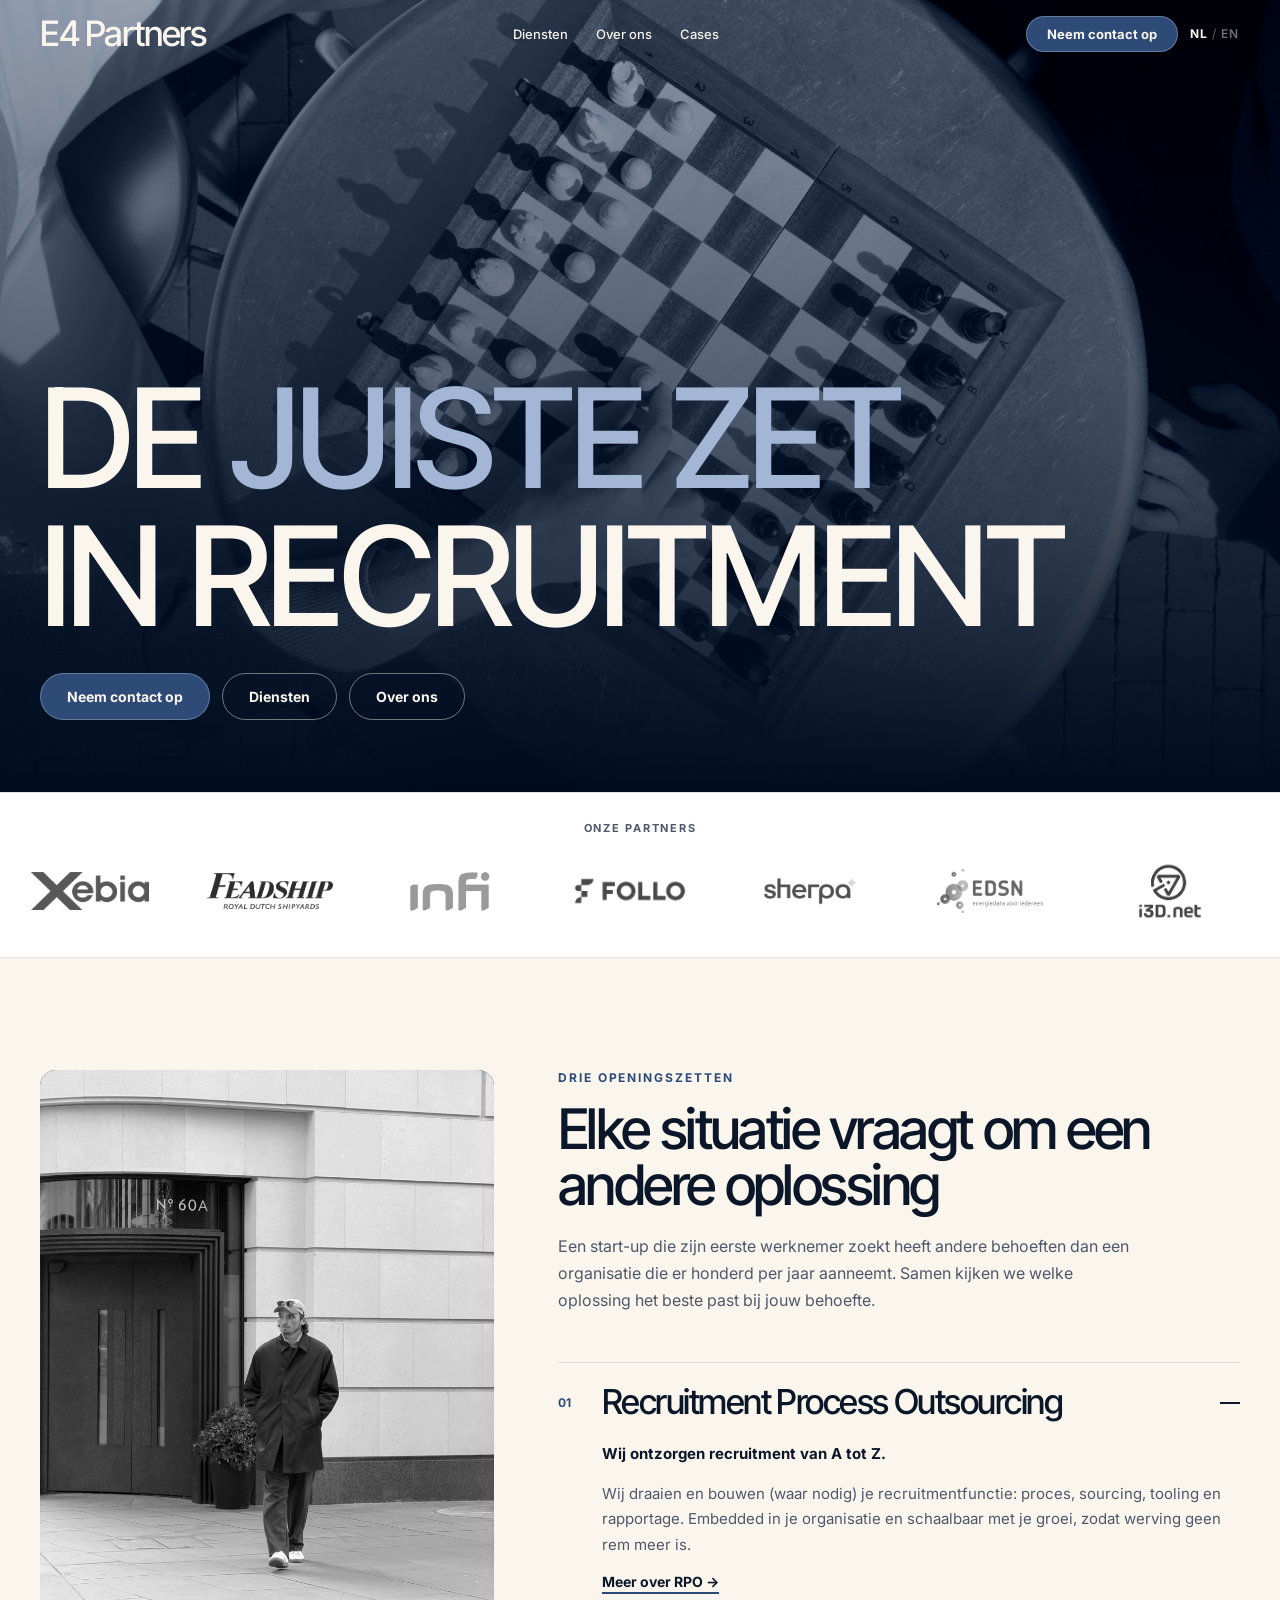
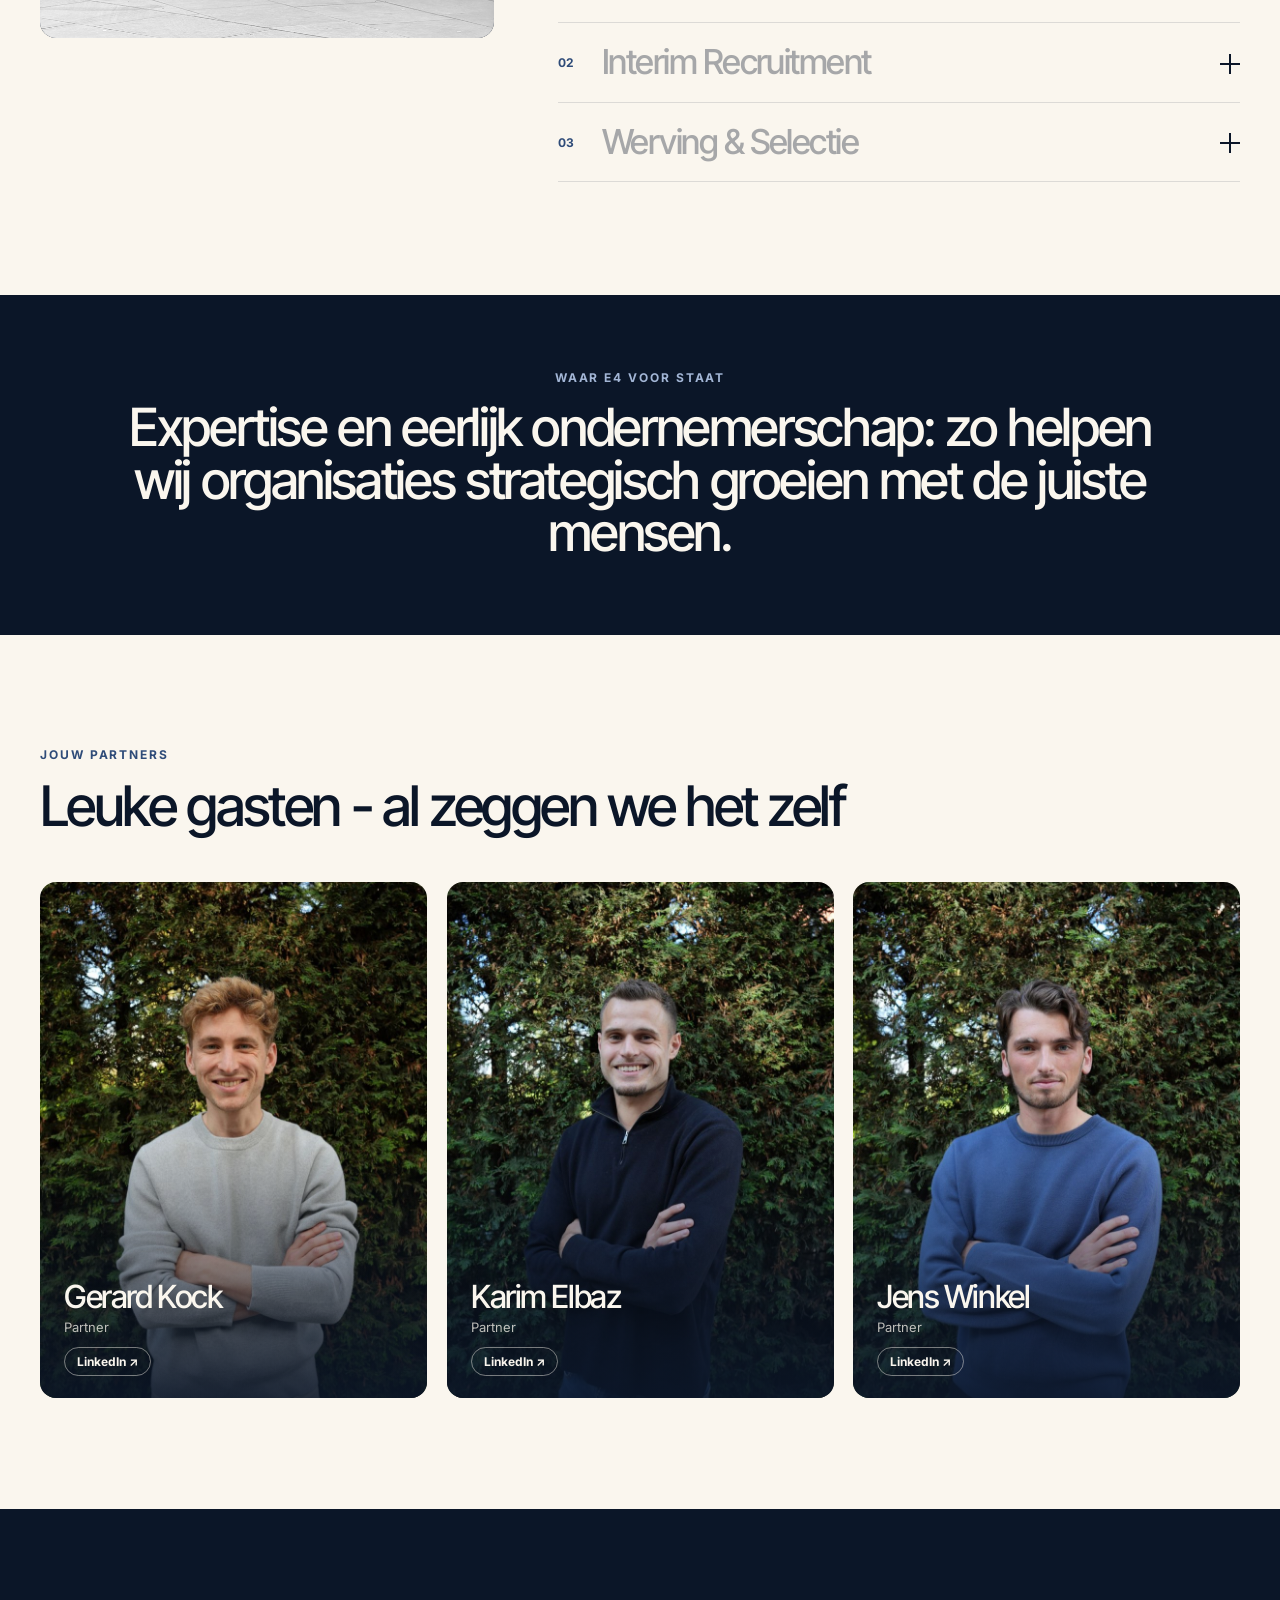
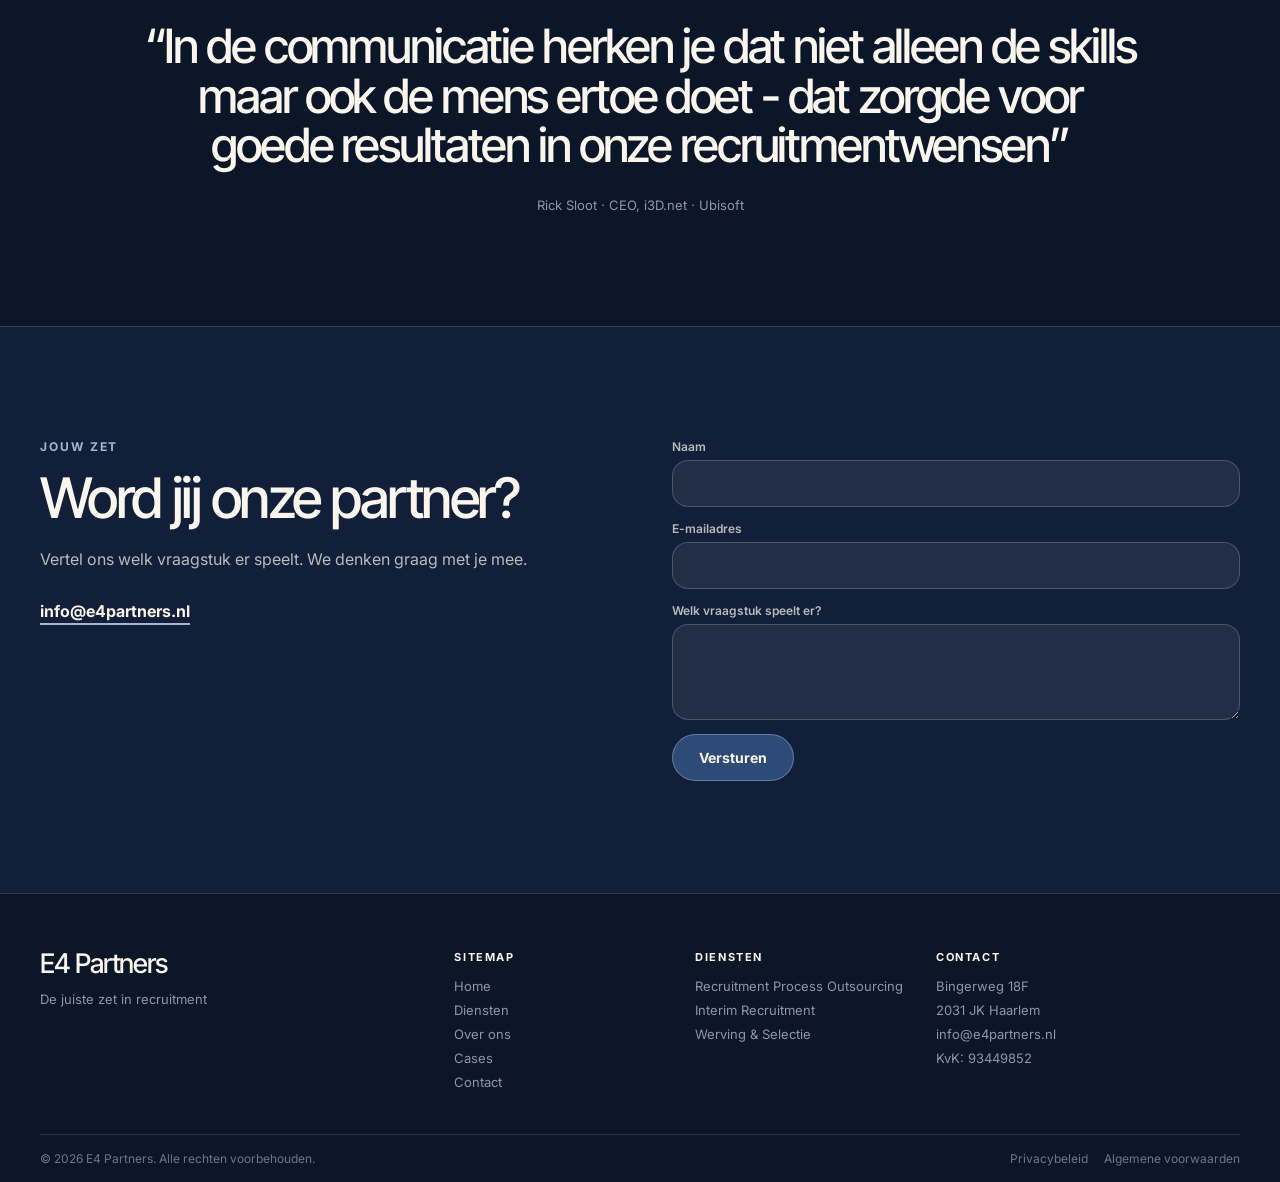
==== commit bdb591ee: "Nieuwe banner, nieuwe partnerportretten en teksten bijgewerkt Beeld - De hero toont op alle tien de " ====
--- a/index.html
+++ b/index.html
@@ -3,7 +3,7 @@
   E4 PARTNERS - HOMEPAGE (redesign "Grootmeester")
   Secties: hero (badge met lijnpion) - logobanner - diensten (accordion:
   RPO, Interim, W&S) - vergelijking - werkwijze - team - quote - contact.
-  Opmaak: assets/css/styles.css?v=22233. Placeholder: klantquote (fictief).
+  Opmaak: assets/css/styles.css?v=22243. Placeholder: klantquote (fictief).
   Teksten na de hero zijn concept en worden per sectie herschreven.
 -->
 <html lang="nl">
@@ -28,7 +28,7 @@
 <link rel="preconnect" href="https://fonts.googleapis.com"/>
 <link rel="preconnect" href="https://fonts.gstatic.com" crossorigin/>
 <link href="https://fonts.googleapis.com/css2?family=Inter+Tight:wght@500;700&family=Inter:wght@400;500;600;700&family=Noto+Sans+Symbols+2&display=swap" rel="stylesheet"/>
-<link rel="stylesheet" href="assets/css/styles.css?v=22233"/>
+<link rel="stylesheet" href="assets/css/styles.css?v=22243"/>
 </head>
 <body class="home">
 
@@ -129,15 +129,15 @@
   <div class="g-head "><div class="g-eyebrow" data-nl="Jouw partners" data-en="Your partners">Jouw partners</div><h2 data-nl="Leuke gasten - al zeggen we het zelf" data-en="Good people - though we say so ourselves">Leuke gasten - al zeggen we het zelf</h2></div>
   <div class="g-team-grid">
     <a class="g-person" href="https://www.linkedin.com/in/gerard-kock/" target="_blank" rel="noopener">
-      <img loading="lazy" src="assets/img/team-gerard-kock.jpg" alt="Gerard Kock"/>
+      <img loading="lazy" src="assets/img/team-gerard-kock.jpg?v=2" alt="Gerard Kock"/>
       <span class="g-person-meta"><span class="g-person-name">Gerard Kock</span><span class="g-person-role">Partner</span><span class="g-person-li" data-nl="LinkedIn &nearr;" data-en="LinkedIn &nearr;">LinkedIn &nearr;</span></span>
     </a>
     <a class="g-person" href="https://www.linkedin.com/in/karim-elbaz/" target="_blank" rel="noopener">
-      <img loading="lazy" src="assets/img/team-karim-elbaz.jpg" alt="Karim Elbaz"/>
+      <img loading="lazy" src="assets/img/team-karim-elbaz.jpg?v=2" alt="Karim Elbaz"/>
       <span class="g-person-meta"><span class="g-person-name">Karim Elbaz</span><span class="g-person-role">Partner</span><span class="g-person-li" data-nl="LinkedIn &nearr;" data-en="LinkedIn &nearr;">LinkedIn &nearr;</span></span>
     </a>
     <a class="g-person" href="https://www.linkedin.com/in/jens-winkel/" target="_blank" rel="noopener">
-      <img loading="lazy" src="assets/img/team-jens-winkel.jpg" alt="Jens Winkel"/>
+      <img loading="lazy" src="assets/img/team-jens-winkel.jpg?v=2" alt="Jens Winkel"/>
       <span class="g-person-meta"><span class="g-person-name">Jens Winkel</span><span class="g-person-role">Partner</span><span class="g-person-li" data-nl="LinkedIn &nearr;" data-en="LinkedIn &nearr;">LinkedIn &nearr;</span></span>
     </a>
   </div>
@@ -193,6 +193,6 @@
   </div>
 </footer>
 
-<script src="assets/js/main.js?v=22233"></script>
+<script src="assets/js/main.js?v=22243"></script>
 </body>
 </html>
--- a/assets/css/styles.css
+++ b/assets/css/styles.css
@@ -136,7 +136,7 @@
 .hero { min-height: 68vh; padding: 150px var(--pad-x) 72px; }
 .g-hero-bg, .hero-bg {
   position: absolute; inset: 0;
-  background: url("../img/hero.jpg") center 30% / cover, var(--bg); background-blend-mode: luminosity;
+  background: url("../img/hero.jpg?v=3") center 28% / cover, var(--bg); background-blend-mode: luminosity;
   filter: contrast(1.1); transform: scale(1.06); animation: g-zoom 14s ease-out forwards;
 }
 .g-hero-bg::after, .hero-overlay {
@@ -241,8 +241,8 @@
 /* ============ TEAM (homepage) ============ */
 .g-team-grid { display: grid; grid-template-columns: repeat(3, 1fr); gap: 20px; }
 .g-person { position: relative; display: block; border-radius: var(--radius); overflow: hidden; aspect-ratio: 3 / 4; color: var(--fg); }
-.g-person img { width: 100%; height: 100%; object-fit: cover; filter: grayscale(1); transition: filter 0.4s, transform 0.5s; }
-.g-person:hover img { filter: none; transform: scale(1.04); }
+.g-person img { width: 100%; height: 100%; object-fit: cover; transition: transform 0.5s; }
+.g-person:hover img { transform: scale(1.04); }
 .g-person::after { content: ""; position: absolute; inset: 0; background: linear-gradient(180deg, transparent 50%, color-mix(in srgb, var(--bg) 88%, transparent)); }
 .g-person-meta { position: absolute; z-index: 1; left: 24px; right: 24px; bottom: 22px; display: flex; flex-direction: column; }
 .g-person-name { font-family: var(--disp); font-weight: var(--disp-w); letter-spacing: var(--disp-ls); font-size: calc(38px * var(--disp-scale)); line-height: 1; }
@@ -353,8 +353,8 @@
 .team-card { display: flex; flex-direction: column; overflow: hidden; background: var(--white); border: 1px solid var(--line-light); border-radius: var(--radius); transition: transform 0.22s, box-shadow 0.22s; }
 .team-card:hover { transform: translateY(-4px); box-shadow: 0 18px 40px color-mix(in srgb, var(--on-light) 10%, transparent); }
 .team-photo { aspect-ratio: 4 / 5; overflow: hidden; background: var(--bg); }
-.team-photo img { width: 100%; height: 100%; object-fit: cover; object-position: center 25%; filter: grayscale(1); transition: filter 0.4s, transform 0.5s; }
-.team-card:hover .team-photo img { filter: none; transform: scale(1.03); }
+.team-photo img { width: 100%; height: 100%; object-fit: cover; object-position: center 25%; transition: transform 0.5s; }
+.team-card:hover .team-photo img { transform: scale(1.03); }
 .team-body { display: flex; flex-direction: column; gap: 4px; padding: 24px; color: var(--on-light); }
 .team-name { font-family: var(--disp); font-weight: var(--disp-w); letter-spacing: var(--disp-ls); font-size: calc(38px * var(--disp-scale)); line-height: 1; }
 .team-role { font-size: 13px; color: var(--text-dark); margin: 4px 0 14px; }
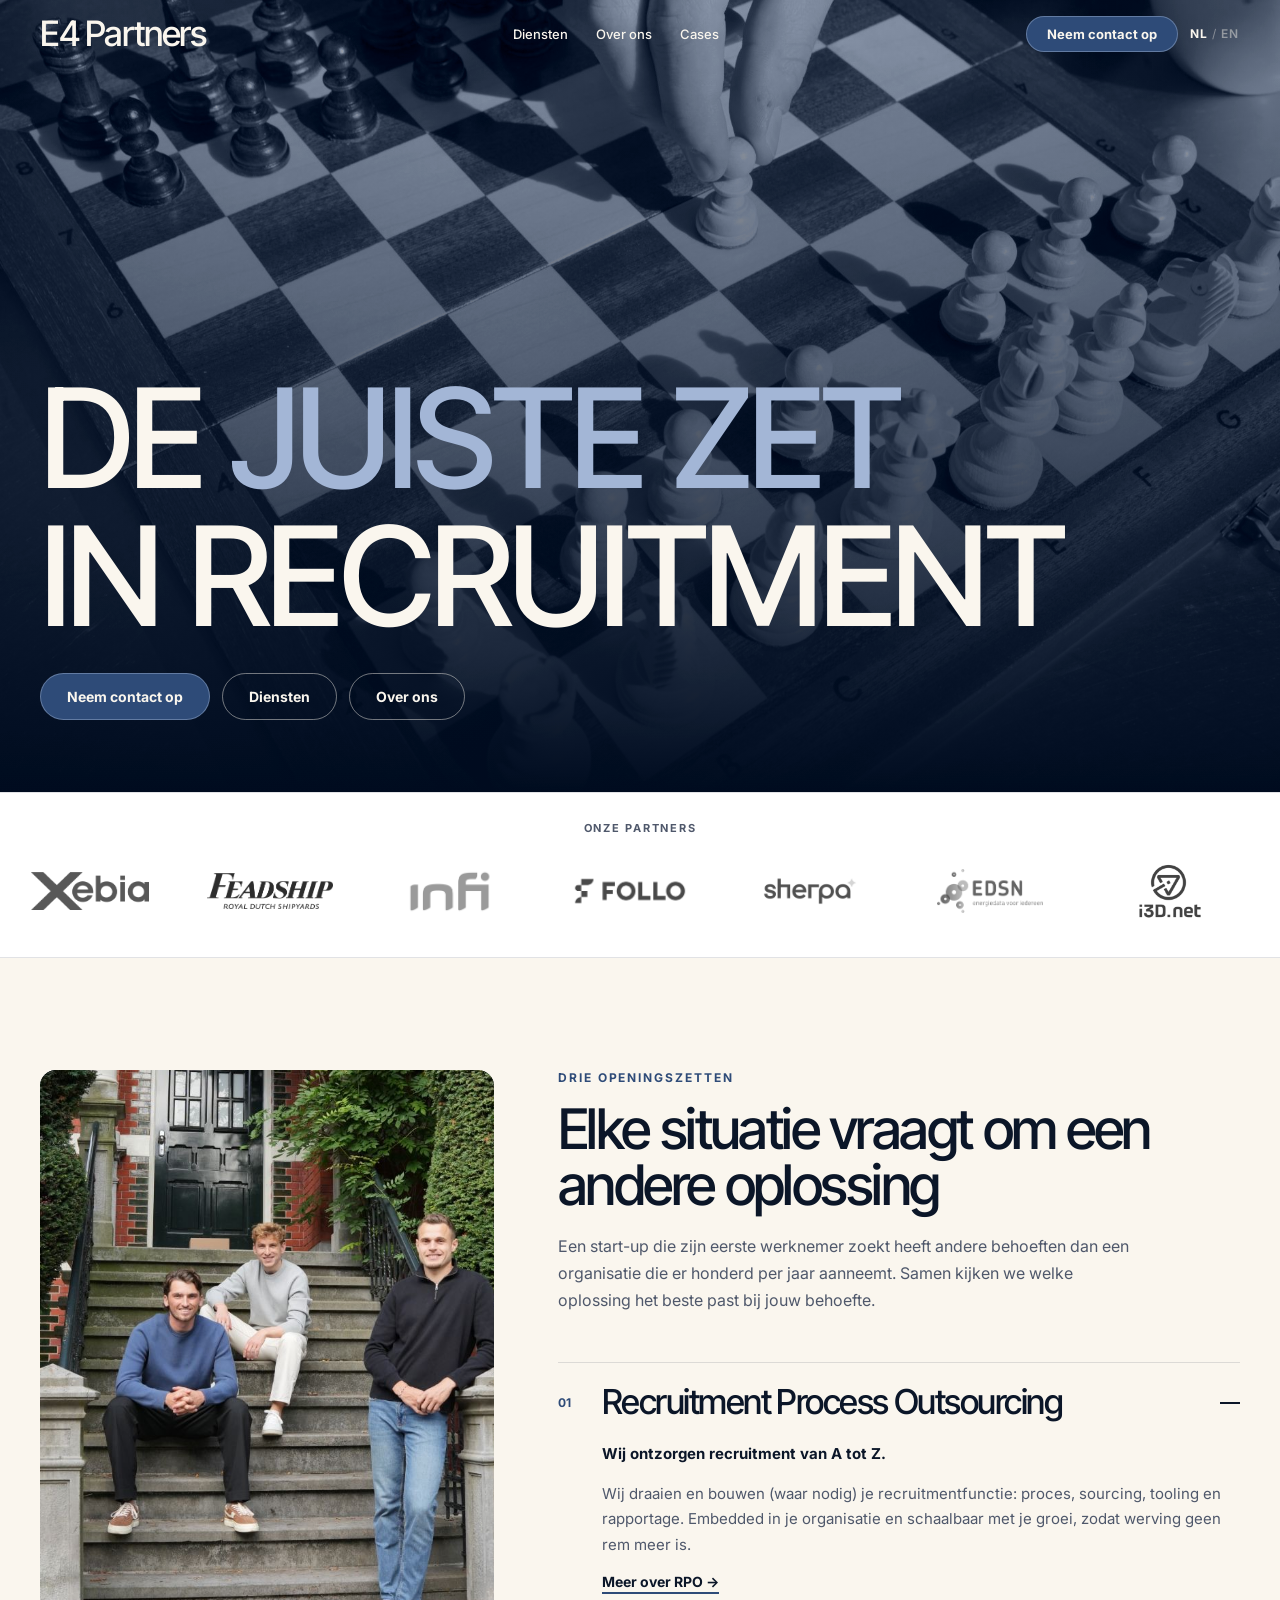
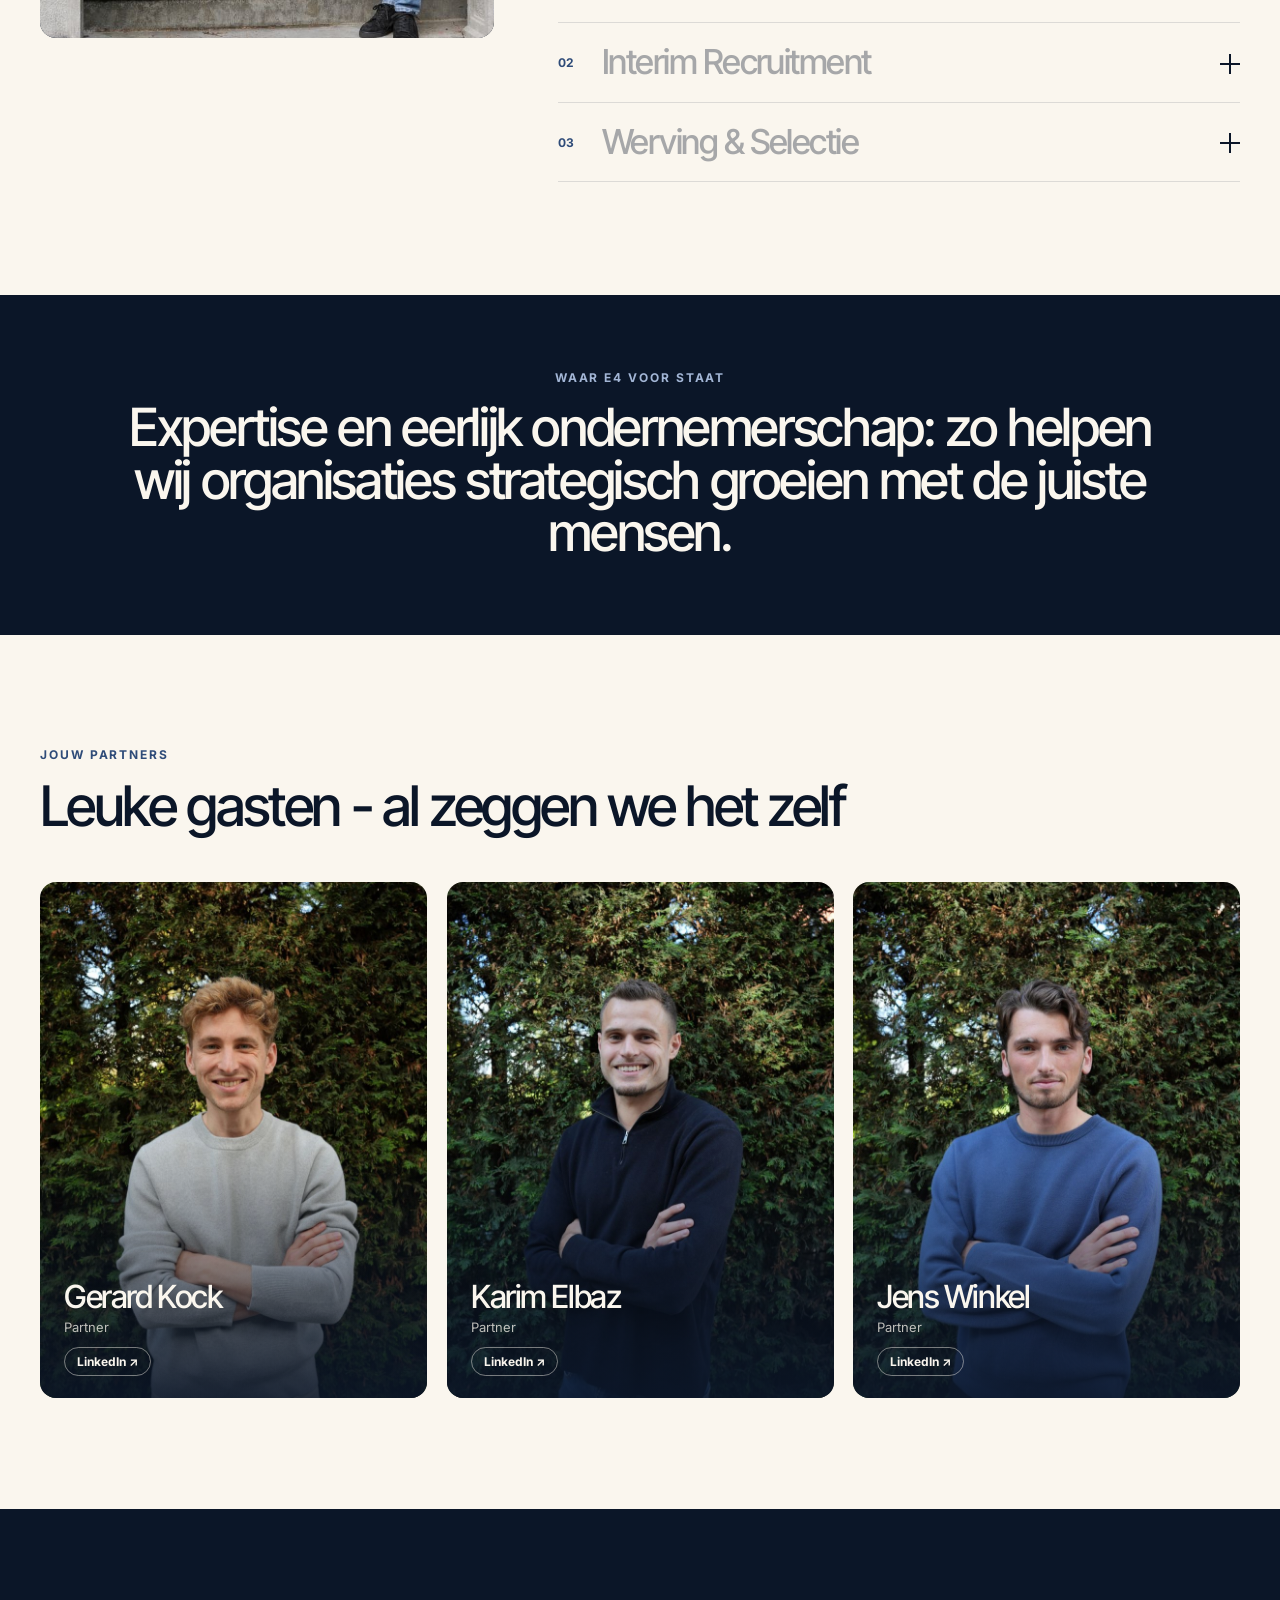
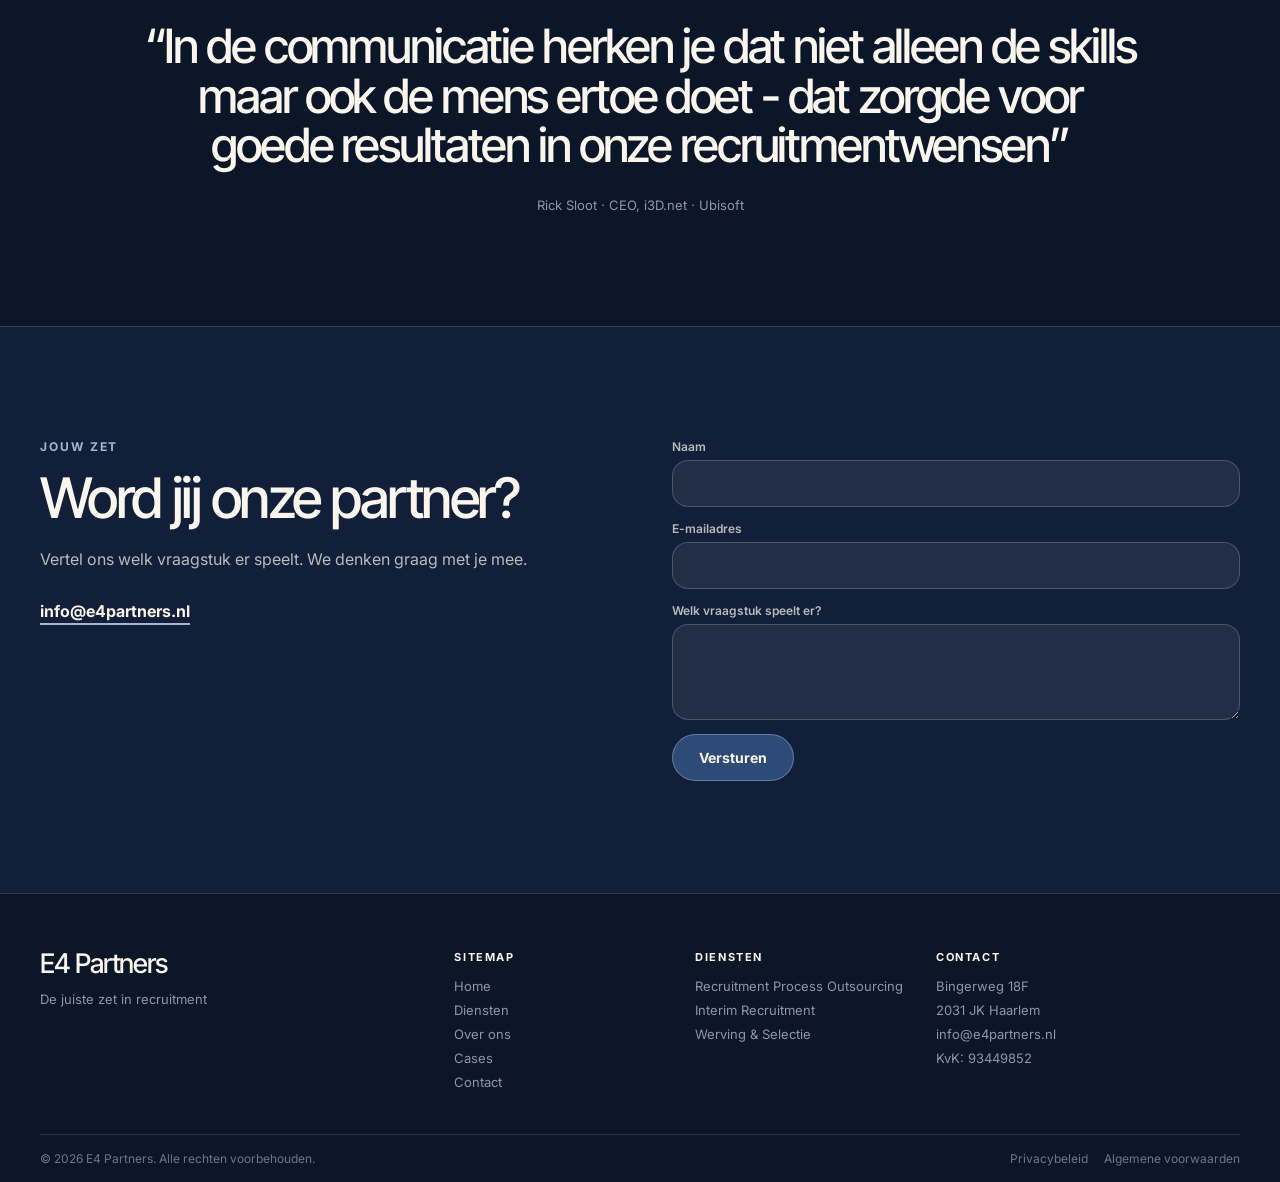
==== commit 0824d2be: "Nieuw beeldmateriaal, vierde case en opgeschoonde cases-sectie Cases - Follo toegevoegd als vierde k" ====
--- a/index.html
+++ b/index.html
@@ -3,7 +3,7 @@
   E4 PARTNERS - HOMEPAGE (redesign "Grootmeester")
   Secties: hero (badge met lijnpion) - logobanner - diensten (accordion:
   RPO, Interim, W&S) - vergelijking - werkwijze - team - quote - contact.
-  Opmaak: assets/css/styles.css?v=22243. Placeholder: klantquote (fictief).
+  Opmaak: assets/css/styles.css?v=22252. Placeholder: klantquote (fictief).
   Teksten na de hero zijn concept en worden per sectie herschreven.
 -->
 <html lang="nl">
@@ -28,7 +28,7 @@
 <link rel="preconnect" href="https://fonts.googleapis.com"/>
 <link rel="preconnect" href="https://fonts.gstatic.com" crossorigin/>
 <link href="https://fonts.googleapis.com/css2?family=Inter+Tight:wght@500;700&family=Inter:wght@400;500;600;700&family=Noto+Sans+Symbols+2&display=swap" rel="stylesheet"/>
-<link rel="stylesheet" href="assets/css/styles.css?v=22243"/>
+<link rel="stylesheet" href="assets/css/styles.css?v=22252"/>
 </head>
 <body class="home">
 
@@ -70,26 +70,26 @@
   <div class="logos-label" data-nl="Onze partners" data-en="Our partners">Onze partners</div>
   <div class="marquee-viewport">
     <div class="marquee" id="logoMarquee">
-      <span class="marquee-item"><img loading="lazy" class="marquee-logo" src="assets/img/logos/xebia.png" alt="Xebia"/></span>
-      <span class="marquee-item"><img loading="lazy" class="marquee-logo" src="assets/img/logos/feadship.png" alt="Feadship"/></span>
-      <span class="marquee-item"><img loading="lazy" class="marquee-logo" src="assets/img/logos/infi.png" alt="Infi"/></span>
-      <span class="marquee-item"><img loading="lazy" class="marquee-logo" src="assets/img/logos/follo.png" alt="Follo"/></span>
-      <span class="marquee-item"><img loading="lazy" class="marquee-logo" src="assets/img/logos/sherpa.png" alt="Sherpa"/></span>
-      <span class="marquee-item"><img loading="lazy" class="marquee-logo" src="assets/img/logos/edsn.png" alt="EDSN"/></span>
-      <span class="marquee-item"><img loading="lazy" class="marquee-logo" src="assets/img/logos/i3d-net.png" alt="i3D.net"/></span>
-      <span class="marquee-item"><img loading="lazy" class="marquee-logo" src="assets/img/logos/adapta.png" alt="Adapta"/></span>
-      <span class="marquee-item"><img loading="lazy" class="marquee-logo" src="assets/img/logos/advidi.png" alt="Advidi"/></span>
-      <span class="marquee-item"><img loading="lazy" class="marquee-logo" src="assets/img/logos/aihr.png" alt="AIHR"/></span>
-      <span class="marquee-item"><img loading="lazy" class="marquee-logo" src="assets/img/logos/bris.png" alt="Bris"/></span>
-      <span class="marquee-item"><img loading="lazy" class="marquee-logo" src="assets/img/logos/dawn.png" alt="Dawn"/></span>
-      <span class="marquee-item"><img loading="lazy" class="marquee-logo" src="assets/img/logos/illionx.webp" alt="Illionx"/></span>
-      <span class="marquee-item"><img loading="lazy" class="marquee-logo" src="assets/img/logos/bits-of-stock.png" alt="Bits of Stock"/></span>
+      <span class="marquee-item"><img loading="lazy" class="marquee-logo" src="assets/img/logos/xebia.png?v=2" alt="Xebia"/></span>
+      <span class="marquee-item"><img loading="lazy" class="marquee-logo" src="assets/img/logos/feadship.png?v=2" alt="Feadship"/></span>
+      <span class="marquee-item"><img loading="lazy" class="marquee-logo" src="assets/img/logos/infi.png?v=2" alt="Infi"/></span>
+      <span class="marquee-item"><img loading="lazy" class="marquee-logo" src="assets/img/logos/follo.png?v=2" alt="Follo"/></span>
+      <span class="marquee-item"><img loading="lazy" class="marquee-logo" src="assets/img/logos/sherpa.png?v=2" alt="Sherpa"/></span>
+      <span class="marquee-item"><img loading="lazy" class="marquee-logo" src="assets/img/logos/edsn.png?v=2" alt="EDSN"/></span>
+      <span class="marquee-item"><img loading="lazy" class="marquee-logo" src="assets/img/logos/i3d-net.png?v=2" alt="i3D.net"/></span>
+      <span class="marquee-item"><img loading="lazy" class="marquee-logo" src="assets/img/logos/adapta.png?v=2" alt="Adapta"/></span>
+      <span class="marquee-item"><img loading="lazy" class="marquee-logo" src="assets/img/logos/advidi.png?v=2" alt="Advidi"/></span>
+      <span class="marquee-item"><img loading="lazy" class="marquee-logo" src="assets/img/logos/aihr.png?v=2" alt="AIHR"/></span>
+      <span class="marquee-item"><img loading="lazy" class="marquee-logo" src="assets/img/logos/bris.png?v=2" alt="Bris"/></span>
+      <span class="marquee-item"><img loading="lazy" class="marquee-logo" src="assets/img/logos/dawn.png?v=2" alt="Dawn"/></span>
+      <span class="marquee-item"><img loading="lazy" class="marquee-logo" src="assets/img/logos/illionx.webp?v=2" alt="Illionx"/></span>
+      <span class="marquee-item"><img loading="lazy" class="marquee-logo" src="assets/img/logos/bits-of-stock.png?v=2" alt="Bits of Stock"/></span>
     </div>
   </div>
 </section>
 
 <section class="g-sec g-light g-services" id="diensten">
-  <div class="g-services-media"><img loading="lazy" src="assets/img/diensten-foto.jpg" alt=""/></div>
+  <div class="g-services-media"><img loading="lazy" src="assets/img/diensten-foto.jpg?v=3" alt=""/></div>
   <div>
     <div class="g-head "><div class="g-eyebrow" data-nl="Drie openingszetten" data-en="Three opening moves">Drie openingszetten</div><h2 data-nl="Elke situatie vraagt om een andere oplossing" data-en="Every situation calls for a different solution">Elke situatie vraagt om een andere oplossing</h2><p class="g-intro" data-nl="Een start-up die zijn eerste werknemer zoekt heeft andere behoeften dan een organisatie die er honderd per jaar aanneemt. Samen kijken we welke oplossing het beste past bij jouw behoefte." data-en="A start-up hiring its first employee has different needs from an organisation taking on a hundred a year. Together we work out which solution fits your needs best.">Een start-up die zijn eerste werknemer zoekt heeft andere behoeften dan een organisatie die er honderd per jaar aanneemt. Samen kijken we welke oplossing het beste past bij jouw behoefte.</p></div>
     <div class="acc-list">
@@ -193,6 +193,6 @@
   </div>
 </footer>
 
-<script src="assets/js/main.js?v=22243"></script>
+<script src="assets/js/main.js?v=22252"></script>
 </body>
 </html>
--- a/assets/css/styles.css
+++ b/assets/css/styles.css
@@ -113,19 +113,19 @@
 .mobile-close { position: absolute; top: 22px; right: 26px; font-size: 32px; color: var(--fg); background: none; border: none; cursor: pointer; line-height: 1; }
 
 /* ============ KNOPPEN, TAGS, CHIPS: altijd pill ============ */
-.g-btn, .nav-cta, .btn-primary, .btn-secondary, .cases-more-btn {
+.g-btn, .nav-cta, .btn-primary, .btn-secondary {
   display: inline-flex; align-items: center; justify-content: center; gap: 10px;
   font-family: var(--font); font-size: 14px; font-weight: 700; padding: 14px 26px;
   border-radius: var(--pill); border: 1.5px solid transparent; cursor: pointer;
   transition: transform 0.18s, background 0.2s, color 0.2s, border-color 0.2s;
 }
 .nav-cta { font-size: 13px; padding: 9px 20px; }
-.g-btn:hover, .nav-cta:hover, .btn-primary:hover, .btn-secondary:hover, .cases-more-btn:hover { transform: translateY(-2px); }
-.g-btn-main, .nav-cta, .btn-primary, .cases-more-btn {
+.g-btn:hover, .nav-cta:hover, .btn-primary:hover, .btn-secondary:hover { transform: translateY(-2px); }
+.g-btn-main, .nav-cta, .btn-primary {
   background: var(--accent); color: var(--on-accent);
   border-color: color-mix(in srgb, var(--accent-glow) 45%, transparent);
 }
-.g-btn-main:hover, .nav-cta:hover, .btn-primary:hover, .cases-more-btn:hover { background: color-mix(in srgb, var(--accent) 80%, white); }
+.g-btn-main:hover, .nav-cta:hover, .btn-primary:hover { background: color-mix(in srgb, var(--accent) 80%, white); }
 .g-btn-line, .btn-secondary { background: transparent; color: var(--fg); border-color: color-mix(in srgb, var(--fg) 45%, transparent); }
 .g-btn-line:hover, .btn-secondary:hover { background: var(--fg); color: var(--bg); }
 .g-tag { display: inline-block; font-size: 11px; font-weight: 700; letter-spacing: 0.08em; text-transform: uppercase; background: var(--accent); color: var(--on-accent); padding: 6px 12px; border-radius: var(--pill); margin-bottom: 14px; }
@@ -136,7 +136,7 @@
 .hero { min-height: 68vh; padding: 150px var(--pad-x) 72px; }
 .g-hero-bg, .hero-bg {
   position: absolute; inset: 0;
-  background: url("../img/hero.jpg?v=3") center 28% / cover, var(--bg); background-blend-mode: luminosity;
+  background: url("../img/hero.jpg?v=4") center 35% / cover, var(--bg); background-blend-mode: luminosity;
   filter: contrast(1.1); transform: scale(1.06); animation: g-zoom 14s ease-out forwards;
 }
 .g-hero-bg::after, .hero-overlay {
@@ -187,7 +187,12 @@
 /* ============ DIENSTEN-ACCORDION (homepage) ============ */
 .g-services { display: grid; grid-template-columns: 0.8fr 1.2fr; gap: 64px; align-items: start; }
 .g-services-media { position: sticky; top: 100px; border-radius: var(--radius); overflow: hidden; aspect-ratio: 4 / 5; background: var(--bg); }
-.g-services-media img { width: 100%; height: 100%; object-fit: cover; filter: grayscale(1); }
+/* De partners staan in de onderste helft van de bronfoto, met een halve gevel
+   erboven. Inzoomen vanaf een laag punt snijdt die gevel weg en zet ze midden
+   in het kader. object-position volstond niet: de foto is maar 117px hoger dan
+   het kader, dus verschuiven alleen levert te weinig op. */
+.g-services-media img { width: 100%; height: 100%; object-fit: cover;
+  transform: scale(1.5); transform-origin: 50% 95%; }
 .acc-list { border-top: 1px solid var(--line-light); }
 .acc-item { border-bottom: 1px solid var(--line-light); }
 .acc-row { width: 100%; background: none; border: none; cursor: pointer; display: flex; align-items: center; gap: 18px; padding: 22px 0; text-align: left; font-family: inherit; }
@@ -298,8 +303,12 @@
 .service-card:hover { transform: translateY(-4px); box-shadow: 0 18px 40px color-mix(in srgb, var(--on-light) 10%, transparent); }
 .related-grid .service-card { padding: 32px; justify-content: space-between; }
 .service-photo { width: 100%; aspect-ratio: 16 / 10; overflow: hidden; background: var(--bg); }
-.service-photo img { width: 100%; height: 100%; object-fit: cover; filter: grayscale(1); transition: transform 0.5s ease, filter 0.4s; }
-.service-card:hover .service-photo img { transform: scale(1.04); filter: none; }
+.service-photo img { width: 100%; height: 100%; object-fit: cover; transition: transform 0.5s ease; }
+.service-card:hover .service-photo img { transform: scale(1.04); }
+/* Interim: het bord ligt diagonaal met tafel in de hoeken. Iets inzoomen haalt
+   die tafel weg. De hoverwaarde schaalt mee, anders springt de foto terug. */
+.service-photo img[src*="dienst-2"] { transform: scale(1.18); }
+.service-card:hover .service-photo img[src*="dienst-2"] { transform: scale(1.23); }
 .service-body { display: flex; flex-direction: column; flex-grow: 1; padding: 28px 28px 30px; }
 .service-card h3 { color: var(--on-light); margin-bottom: 12px; }
 .service-card p { font-size: 15px; line-height: 1.7; color: var(--text-dark); margin-bottom: 22px; flex-grow: 1; }
@@ -346,7 +355,12 @@
 .info-card a { border-bottom: 1px solid var(--line); transition: border-color 0.2s; }
 .info-card a:hover { border-color: var(--accent-glow); }
 .section-photo { background: var(--light); padding: 0 var(--pad-x) var(--section-y); }
-.section-photo img { width: 100%; aspect-ratio: 21 / 9; object-fit: cover; object-position: center 40%; border-radius: var(--radius); filter: grayscale(1); }
+.section-photo img { width: 100%; aspect-ratio: 21 / 9; object-fit: cover; object-position: center 40%; border-radius: var(--radius); }
+/* Per dienst een eigen uitsnede: een lager percentage toont meer van de
+   bovenkant van de foto, een hoger percentage meer van de onderkant. */
+.section-photo img[src*="dienst-1"] { object-position: center 25%; }  /* RPO: lucht boven de hoofden */
+.section-photo img[src*="dienst-3"] { object-position: center 62%; }  /* W&S: onderkant van de kist in beeld */
+.section-photo img[src*="dienst-2"] { object-position: center 58%; }  /* Interim: meer bord, minder tafel */
 
 /* ============ OVER ONS ============ */
 .team-grid { display: grid; grid-template-columns: repeat(3, 1fr); gap: 20px; }
@@ -365,7 +379,7 @@
 .about-body { font-size: 16px; line-height: 1.8; color: color-mix(in srgb, var(--fg) 78%, transparent); }
 .about-body p + p { margin-top: 1.1em; }
 .about-photo { border-radius: var(--radius); overflow: hidden; aspect-ratio: 16 / 9; }
-.about-photo img { width: 100%; height: 100%; object-fit: cover; filter: grayscale(1); }
+.about-photo img { width: 100%; height: 100%; object-fit: cover; }
 .stats { display: flex; flex-direction: column; gap: 16px; }
 .stat { border: 1px solid var(--line); border-radius: var(--radius); padding: 28px 32px; }
 .stat-num { font-family: var(--disp); font-weight: var(--disp-w); letter-spacing: var(--disp-ls); font-size: calc(72px * var(--disp-scale)); line-height: 1; color: var(--accent-glow); margin-bottom: 8px; }
@@ -380,8 +394,6 @@
 .cases-section h2 { margin-bottom: 18px; }
 
 .case-pair { display: grid; grid-template-columns: 1fr 1fr; gap: 14px; }
-.cases-more { display: flex; flex-direction: column; gap: 14px; }
-.cases-more[hidden] { display: none; }
 
 /* Twee kolommen: links logo + bron, rechts het citaat */
 .case-card, .case-card.big { position: relative; overflow: hidden; background: var(--bg);
@@ -393,6 +405,9 @@
 .case-logo { display: flex; align-items: center; justify-content: flex-start;
   width: auto; height: 42px; margin: 0 0 18px; overflow: hidden; }
 .case-card.big .case-logo { height: 60px; margin-bottom: 24px; }
+/* Follo is een breed woordmerk: op 60px hoog beslaat het bijna drie keer zoveel
+   vlak als i3D.net op dezelfde kaart. Apart genormaliseerd op gelijk oppervlak. */
+.case-card.big .case-logo:has(img[src*="follo"]) { height: 36px; }
 .case-logo img { max-height: 100%; max-width: 100%; width: auto; object-fit: contain;
   object-position: left center; filter: grayscale(1) brightness(0) invert(1); opacity: .9; }
 
@@ -410,27 +425,23 @@
 .case-card.big .case-quote { font-size: 28px; line-height: 1.38; letter-spacing: -0.035em;
   margin-top: -13px; }
 
-/* Nog in te vullen kaarten: gedempt zodat ze niet als echte case lezen.
-   Via kleur en niet via opacity, want .reveal.is-visible zet opacity terug op 1. */
-.case-placeholder .case-quote,
-.case-placeholder .case-attr,
-.case-placeholder .case-attr b { color: color-mix(in srgb, var(--fg) 32%, transparent); }
-.case-placeholder .case-logo { background: color-mix(in srgb, var(--fg) 8%, transparent);
-  border-radius: 6px; width: 96px; }
-
-.cases-more-wrap { display: flex; justify-content: center; margin-top: 10px; }
-.cases-more-btn { display: inline-flex; align-items: center; gap: 10px; cursor: pointer;
-  font-family: var(--font); font-size: 13px; font-weight: 700; color: var(--on-accent);
-  background: var(--accent); border: 0; border-radius: var(--pill); padding: 12px 26px;
-  transition: background 0.2s, transform 0.18s; }
-.cases-more-btn:hover { background: var(--bg); transform: translateY(-2px); }
-.cases-more-chev { width: 8px; height: 8px; border-right: 2px solid currentColor;
-  border-bottom: 2px solid currentColor; transform: rotate(45deg) translate(-1px,-1px);
-  transition: transform 0.25s; }
-.cases-more-btn.open .cases-more-chev { transform: rotate(-135deg) translate(-1px,-1px); }
+/* Gespiegelde kaart: logo en bron rechts, citaat links. De DOM-volgorde blijft
+   gelijk aan de andere kaarten; alleen de kolommen wisselen. Zo krijgt de reeks
+   van vier ritme zonder dat de voorleesvolgorde verandert. */
+.case-card.mirror { grid-template-columns: 1fr 200px; }
+.case-card.mirror .case-quotewrap { grid-column: 1; grid-row: 1; }
+.case-card.mirror .case-left { grid-column: 2; grid-row: 1; align-items: flex-end; }
+.case-card.mirror .case-logo { justify-content: flex-end; }
+.case-card.mirror .case-logo img { object-position: right center; }
+.case-card.mirror .case-attr { text-align: right; }
 
 @media (max-width: 900px) {
-  .case-card, .case-card.big { grid-template-columns: 1fr; gap: 22px; padding: 1.9rem 1.7rem; }
+  .case-card, .case-card.big, .case-card.mirror { grid-template-columns: 1fr; gap: 22px; padding: 1.9rem 1.7rem; }
+  .case-card.mirror .case-quotewrap, .case-card.mirror .case-left { grid-column: 1; grid-row: auto; }
+  .case-card.mirror .case-left { align-items: flex-start; }
+  .case-card.mirror .case-logo { justify-content: flex-start; }
+  .case-card.mirror .case-logo img { object-position: left center; }
+  .case-card.mirror .case-attr { text-align: left; }
   .case-card.big .case-quote { font-size: 21px; margin-top: 0; }
   .case-quote { font-size: 17px; margin-top: 0; }
   .case-card.big .case-logo { height: 46px; }
@@ -465,7 +476,9 @@
 /* ============ RESPONSIVE ============ */
 @media (max-width: 1024px) {
   .g-services, .g-cta, .cta, .detail-body, .about, .contact-section { grid-template-columns: 1fr; gap: 40px; }
-  .g-services-media { position: relative; top: 0; aspect-ratio: 16 / 9; }
+  /* Geen liggend kader op mobiel: de partners staan rechtop naast elkaar en
+     vielen in 16:9 half buiten beeld. Alleen het meescrollen gaat eruit. */
+  .g-services-media { position: relative; top: 0; }
   .g-steps ol { grid-template-columns: 1fr 1fr; }
   .services-grid, .team-grid, .g-team-grid { grid-template-columns: repeat(2, 1fr); }
   .mx-body { grid-template-columns: 1fr; gap: 32px; }
@@ -479,6 +492,11 @@
   .hamburger { display: flex; }
   .nav-logo { font-size: 29px; }
   .g-hero { padding-top: 132px; padding-bottom: 72px; }
+  /* Op mobiel is de hero smal en hoog, waardoor de foto alleen horizontaal
+     wordt bijgesneden. Iets naar rechts houdt de hand met de pion in beeld;
+     op het midden zie je vooral lege velden. Op desktop doet de horizontale
+     waarde niets, want daar valt de foto precies op de breedte. */
+  .g-hero-bg, .hero-bg { background-position: 55% 35%; }
   .hero { min-height: 0; padding-top: 130px; padding-bottom: 56px; }
   .g-buttons .g-btn { width: 100%; }
   .g-head { margin-bottom: 32px; }
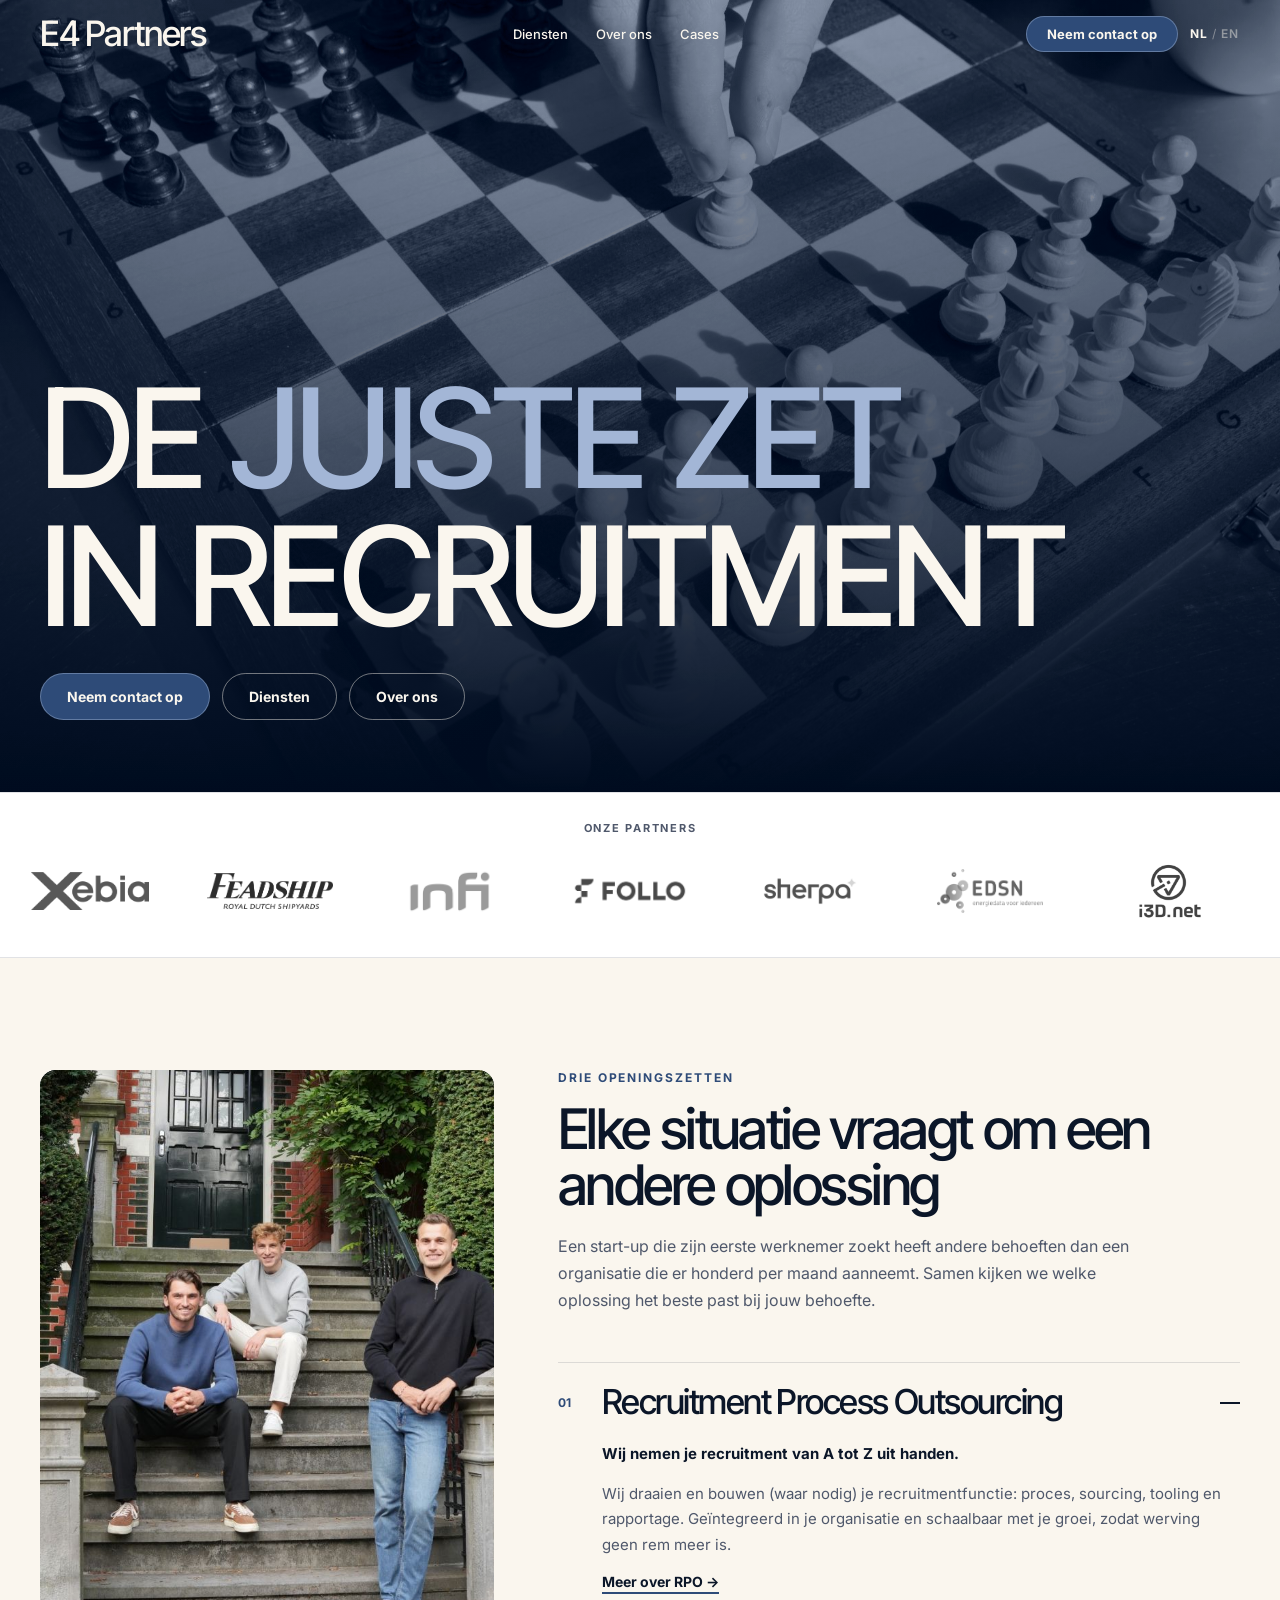
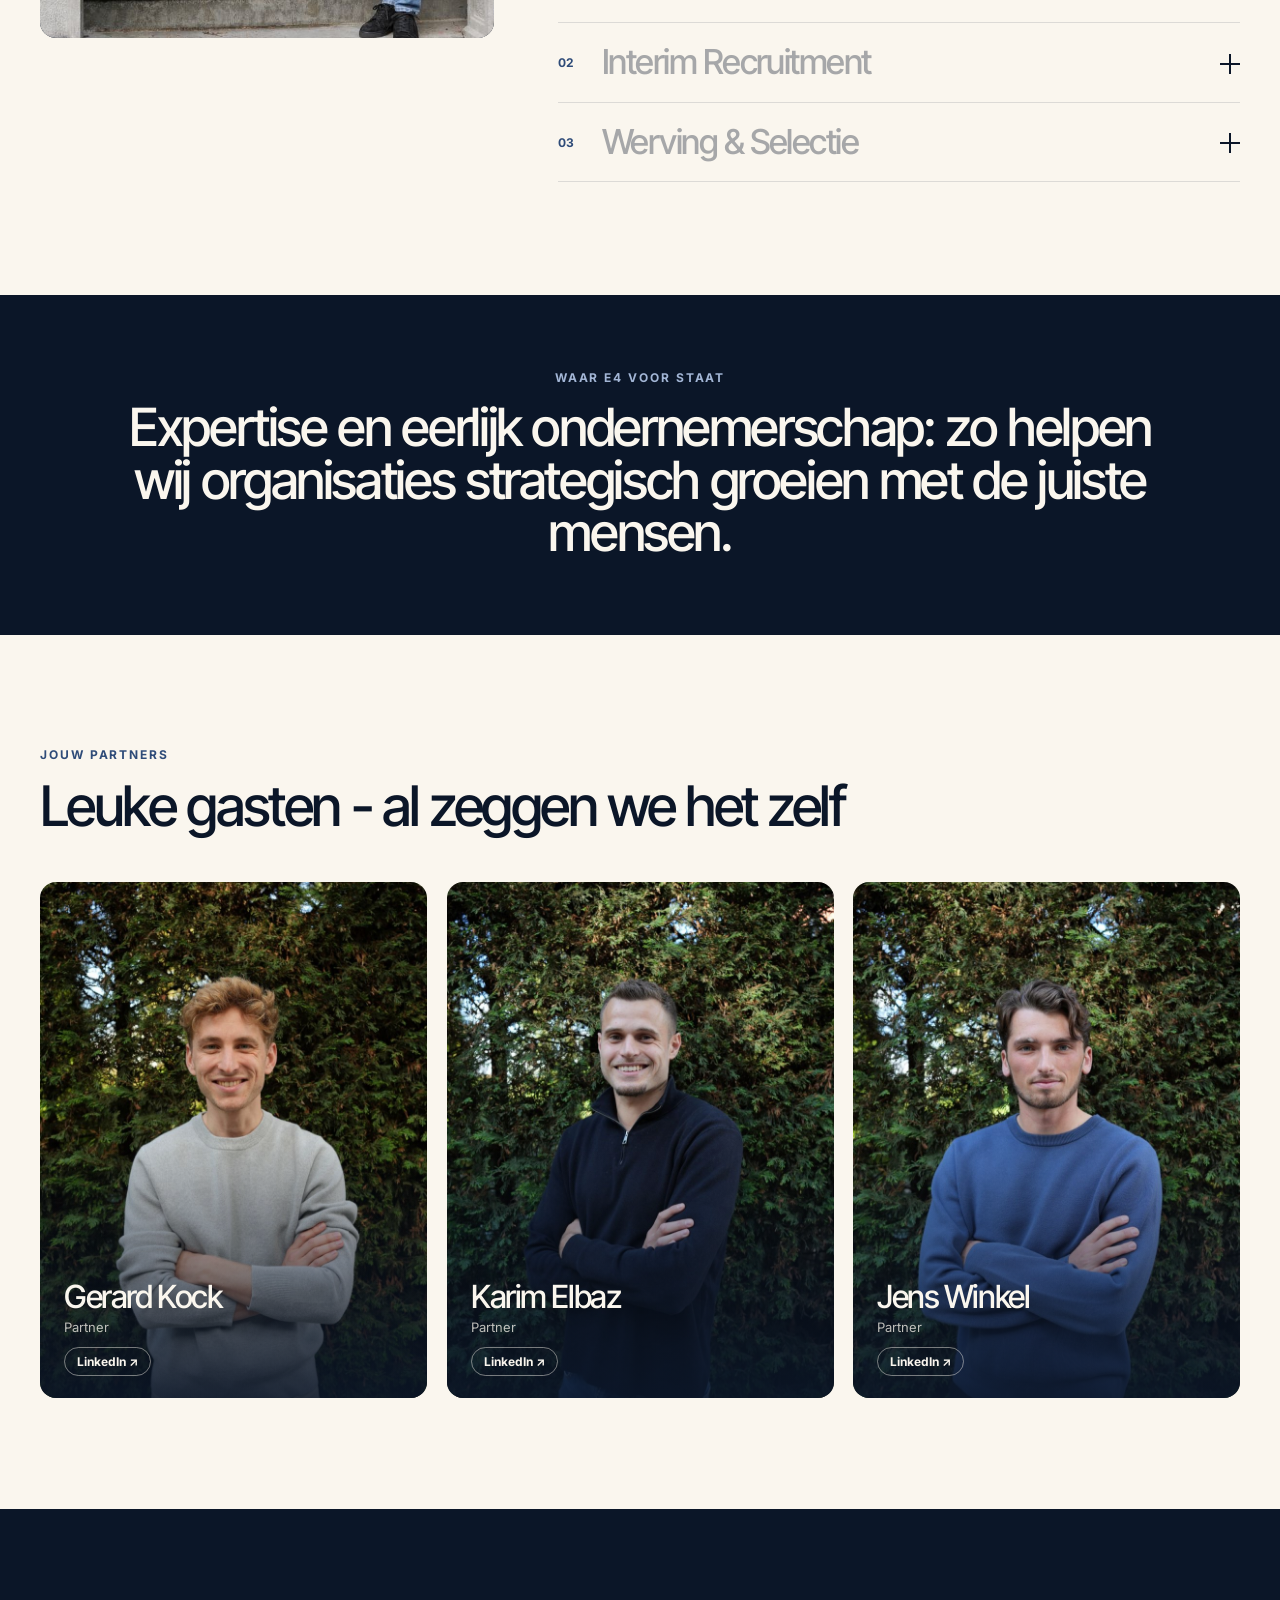
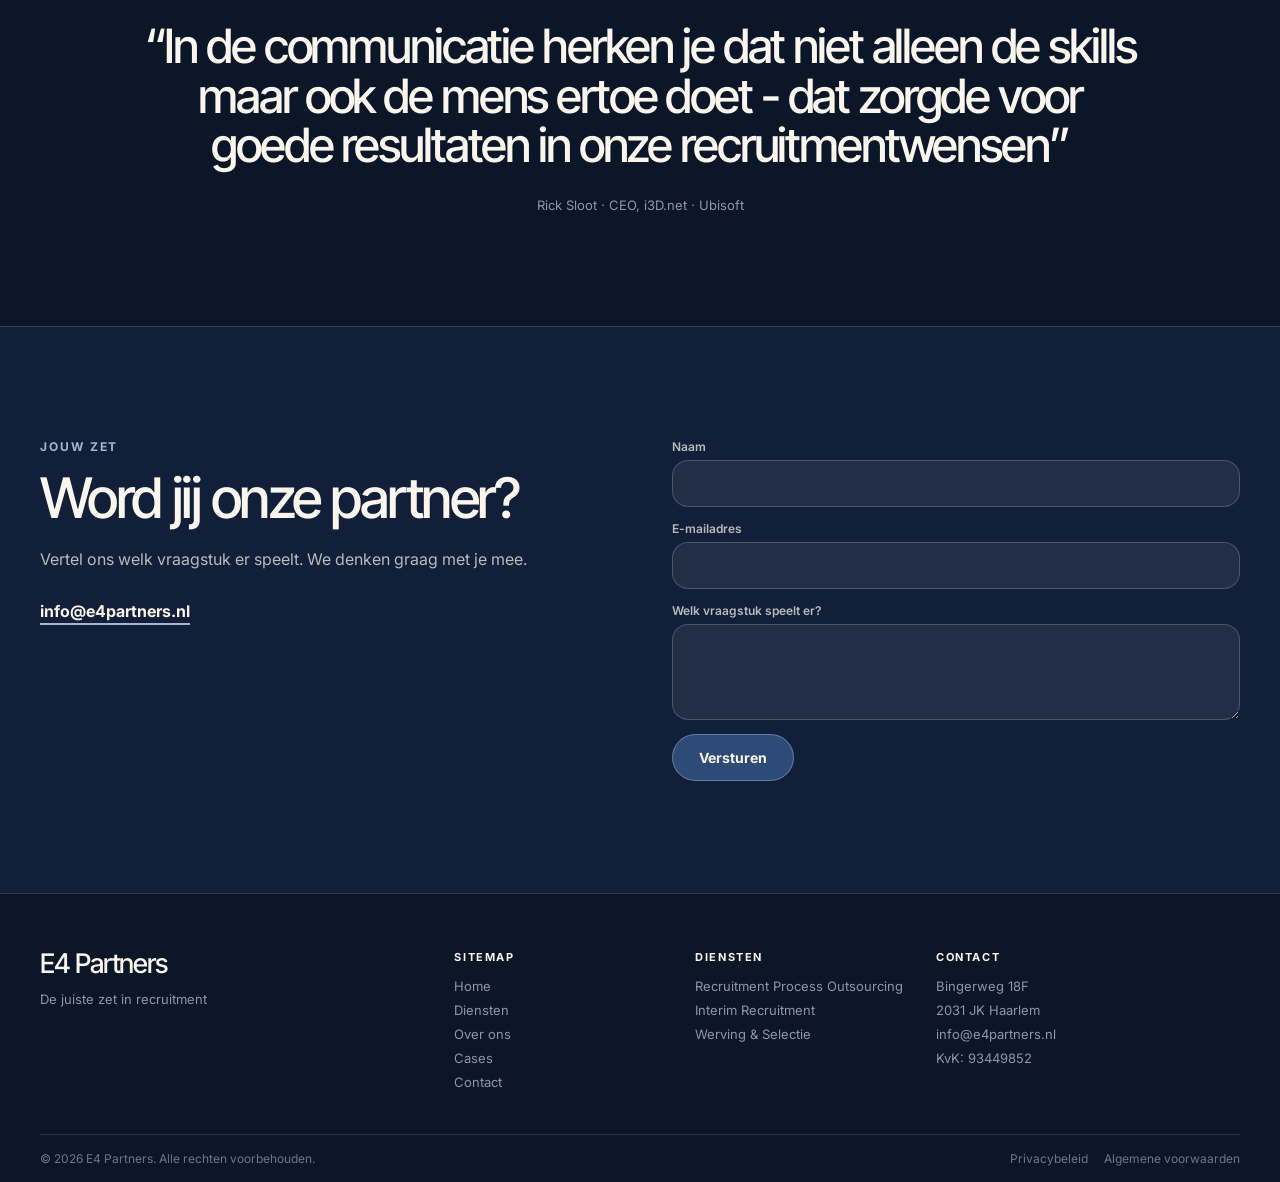
==== commit 26e7a887: "Tekstronde NL/EN: geïntegreerd, Permanent Recruitment en Engelse herschrijving Nederlands: - "Embedd" ====
--- a/index.html
+++ b/index.html
@@ -3,7 +3,7 @@
   E4 PARTNERS - HOMEPAGE (redesign "Grootmeester")
   Secties: hero (badge met lijnpion) - logobanner - diensten (accordion:
   RPO, Interim, W&S) - vergelijking - werkwijze - team - quote - contact.
-  Opmaak: assets/css/styles.css?v=22252. Placeholder: klantquote (fictief).
+  Opmaak: assets/css/styles.css?v=22259. Placeholder: klantquote (fictief).
   Teksten na de hero zijn concept en worden per sectie herschreven.
 -->
 <html lang="nl">
@@ -11,7 +11,7 @@
 <meta charset="UTF-8"/>
 <meta name="viewport" content="width=device-width, initial-scale=1.0"/>
 <title>E4 Partners | De juiste zet in recruitment</title>
-<meta name="description" data-nl="E4 Partners verzorgt recruitment voor organisaties in elke sector: recruitment process outsourcing, interim recruitment en werving &amp; selectie." data-en="E4 Partners handles recruitment for organisations in every sector: recruitment process outsourcing, interim recruitment and recruitment &amp; selection." content="E4 Partners verzorgt recruitment voor organisaties in elke sector: recruitment process outsourcing, interim recruitment en werving &amp; selectie."/>
+<meta name="description" data-nl="E4 Partners verzorgt recruitment voor organisaties in elke sector: recruitment process outsourcing, interim recruitment en werving &amp; selectie." data-en="E4 Partners handles recruitment for organisations in every sector: recruitment process outsourcing, interim recruitment and permanent recruitment." content="E4 Partners verzorgt recruitment voor organisaties in elke sector: recruitment process outsourcing, interim recruitment en werving &amp; selectie."/>
 <meta property="og:type" content="website"/>
 <meta property="og:title" content="E4 Partners | Recruitment &amp; Talent"/>
 <meta property="og:description" content="E4 Partners verzorgt recruitment voor organisaties in elke sector: recruitment process outsourcing, interim recruitment en werving &amp; selectie."/>
@@ -28,7 +28,7 @@
 <link rel="preconnect" href="https://fonts.googleapis.com"/>
 <link rel="preconnect" href="https://fonts.gstatic.com" crossorigin/>
 <link href="https://fonts.googleapis.com/css2?family=Inter+Tight:wght@500;700&family=Inter:wght@400;500;600;700&family=Noto+Sans+Symbols+2&display=swap" rel="stylesheet"/>
-<link rel="stylesheet" href="assets/css/styles.css?v=22252"/>
+<link rel="stylesheet" href="assets/css/styles.css?v=22259"/>
 </head>
 <body class="home">
 
@@ -91,13 +91,13 @@
 <section class="g-sec g-light g-services" id="diensten">
   <div class="g-services-media"><img loading="lazy" src="assets/img/diensten-foto.jpg?v=3" alt=""/></div>
   <div>
-    <div class="g-head "><div class="g-eyebrow" data-nl="Drie openingszetten" data-en="Three opening moves">Drie openingszetten</div><h2 data-nl="Elke situatie vraagt om een andere oplossing" data-en="Every situation calls for a different solution">Elke situatie vraagt om een andere oplossing</h2><p class="g-intro" data-nl="Een start-up die zijn eerste werknemer zoekt heeft andere behoeften dan een organisatie die er honderd per jaar aanneemt. Samen kijken we welke oplossing het beste past bij jouw behoefte." data-en="A start-up hiring its first employee has different needs from an organisation taking on a hundred a year. Together we work out which solution fits your needs best.">Een start-up die zijn eerste werknemer zoekt heeft andere behoeften dan een organisatie die er honderd per jaar aanneemt. Samen kijken we welke oplossing het beste past bij jouw behoefte.</p></div>
+    <div class="g-head "><div class="g-eyebrow" data-nl="Drie openingszetten" data-en="Three opening moves">Drie openingszetten</div><h2 data-nl="Elke situatie vraagt om een andere oplossing" data-en="Every situation calls for a different solution">Elke situatie vraagt om een andere oplossing</h2><p class="g-intro" data-nl="Een start-up die zijn eerste werknemer zoekt heeft andere behoeften dan een organisatie die er honderd per maand aanneemt. Samen kijken we welke oplossing het beste past bij jouw behoefte." data-en="A start-up hiring its first employee requires a different solution from a multinational hiring over a hundred professionals a month. Together we work out what fits your needs best.">Een start-up die zijn eerste werknemer zoekt heeft andere behoeften dan een organisatie die er honderd per maand aanneemt. Samen kijken we welke oplossing het beste past bij jouw behoefte.</p></div>
     <div class="acc-list">
       <div class="acc-item">
         <button class="acc-row" type="button"><span class="g-acc-num">01</span><span class="acc-name" data-nl="Recruitment Process Outsourcing" data-en="Recruitment Process Outsourcing">Recruitment Process Outsourcing</span><span class="g-acc-plus"></span></button>
         <div class="acc-panel">
           <div class="g-acc-body">
-            <div><p class="g-when" data-nl="Wij ontzorgen recruitment van A tot Z." data-en="We take care of recruitment from A to Z.">Wij ontzorgen recruitment van A tot Z.</p><p data-nl="Wij draaien en bouwen (waar nodig) je recruitmentfunctie: proces, sourcing, tooling en rapportage. Embedded in je organisatie en schaalbaar met je groei, zodat werving geen rem meer is." data-en="We run and, where needed, build your recruitment function: process, sourcing, tooling and reporting. Embedded in your organisation and scalable with your growth, so hiring stops holding you back.">Wij draaien en bouwen (waar nodig) je recruitmentfunctie: proces, sourcing, tooling en rapportage. Embedded in je organisatie en schaalbaar met je groei, zodat werving geen rem meer is.</p><a class="more" href="/diensten/recruitment-process-outsourcing" data-nl="Meer over RPO &rarr;" data-en="More about RPO &rarr;">Meer over RPO &rarr;</a></div>
+            <div><p class="g-when" data-nl="Wij nemen je recruitment van A tot Z uit handen." data-en="We take your recruitment off your hands, from A to Z.">Wij nemen je recruitment van A tot Z uit handen.</p><p data-nl="Wij draaien en bouwen (waar nodig) je recruitmentfunctie: proces, sourcing, tooling en rapportage. Ge&iuml;ntegreerd in je organisatie en schaalbaar met je groei, zodat werving geen rem meer is." data-en="We run and shape your entire recruitment process. All the way from defining your process to sourcing, tooling and reports. Fully embedded in your organisation and scalable with your growth, so hiring will no longer be your bottleneck.">Wij draaien en bouwen (waar nodig) je recruitmentfunctie: proces, sourcing, tooling en rapportage. Ge&iuml;ntegreerd in je organisatie en schaalbaar met je groei, zodat werving geen rem meer is.</p><a class="more" href="/diensten/recruitment-process-outsourcing" data-nl="Meer over RPO &rarr;" data-en="More about RPO &rarr;">Meer over RPO &rarr;</a></div>
           </div>
         </div>
       </div>
@@ -105,15 +105,15 @@
         <button class="acc-row" type="button"><span class="g-acc-num">02</span><span class="acc-name" data-nl="Interim Recruitment" data-en="Interim Recruitment">Interim Recruitment</span><span class="g-acc-plus"></span></button>
         <div class="acc-panel">
           <div class="g-acc-body">
-            <div><p class="g-when" data-nl="Je recruitmentcapaciteit schiet tijdelijk tekort." data-en="Your hiring capacity falls short for a while.">Je recruitmentcapaciteit schiet tijdelijk tekort.</p><p data-nl="Een ervaren recruiter die direct instapt in je team: bij een wervingspiek, verlof of een project. Werkt in jouw systemen, onder jouw naam, en draagt kennis over als de klus klaar is." data-en="An experienced recruiter who steps straight into your team: for a hiring peak, leave or a project. Works in your systems, under your name, and hands over knowledge when the job is done.">Een ervaren recruiter die direct instapt in je team: bij een wervingspiek, verlof of een project. Werkt in jouw systemen, onder jouw naam, en draagt kennis over als de klus klaar is.</p><a class="more" href="/diensten/interim-recruitment" data-nl="Meer over Interim Recruitment &rarr;" data-en="More about Interim Recruitment &rarr;">Meer over Interim Recruitment &rarr;</a></div>
+            <div><p class="g-when" data-nl="Je recruitmentcapaciteit schiet tijdelijk tekort." data-en="You're temporarily short on hiring capacity.">Je recruitmentcapaciteit schiet tijdelijk tekort.</p><p data-nl="Een ervaren recruiter die direct instapt in je team: bij een wervingspiek, verlof of een project. Werkt in jouw systemen, onder jouw naam, en draagt kennis over als de klus klaar is." data-en="An experienced recruiter who joins your team. The assignment can range from a helping hand during a hiring peak to training an existing team. Together we define when the job is done.">Een ervaren recruiter die direct instapt in je team: bij een wervingspiek, verlof of een project. Werkt in jouw systemen, onder jouw naam, en draagt kennis over als de klus klaar is.</p><a class="more" href="/diensten/interim-recruitment" data-nl="Meer over Interim Recruitment &rarr;" data-en="More about Interim Recruitment &rarr;">Meer over Interim Recruitment &rarr;</a></div>
           </div>
         </div>
       </div>
       <div class="acc-item">
-        <button class="acc-row" type="button"><span class="g-acc-num">03</span><span class="acc-name" data-nl="Werving &amp; Selectie" data-en="Recruitment &amp; Selection">Werving &amp; Selectie</span><span class="g-acc-plus"></span></button>
+        <button class="acc-row" type="button"><span class="g-acc-num">03</span><span class="acc-name" data-nl="Werving &amp; Selectie" data-en="Permanent Recruitment">Werving &amp; Selectie</span><span class="g-acc-plus"></span></button>
         <div class="acc-panel">
           <div class="g-acc-body">
-            <div><p class="g-when" data-nl="Ondersteuning op urgente vacatures." data-en="Support on urgent vacancies.">Ondersteuning op urgente vacatures.</p><p data-nl="Voor functies van junior tot C-level die zo snel mogelijk vervuld moeten worden. We doorgronden jouw behoeften, spreken ons netwerk aan en presenteren alleen mensen die we zelf zouden aannemen." data-en="For roles from junior to C-level that need filling as quickly as possible. We get to the bottom of what you need, tap into our network and only present people we'd hire ourselves.">Voor functies van junior tot C-level die zo snel mogelijk vervuld moeten worden. We doorgronden jouw behoeften, spreken ons netwerk aan en presenteren alleen mensen die we zelf zouden aannemen.</p><a class="more" href="/diensten/werving-selectie" data-nl="Meer over Werving &amp; Selectie &rarr;" data-en="More about Recruitment &amp; Selection &rarr;">Meer over Werving &amp; Selectie &rarr;</a></div>
+            <div><p class="g-when" data-nl="Ondersteuning op urgente vacatures." data-en="Support on urgent vacancies.">Ondersteuning op urgente vacatures.</p><p data-nl="Voor functies van junior tot C-level die zo snel mogelijk vervuld moeten worden. We doorgronden jouw behoeften, spreken ons netwerk aan en presenteren alleen mensen die we zelf zouden aannemen." data-en="A helping hand for your urgent vacancies. No cure, no pay. We learn your needs and call upon our network to find a suitable fit ASAP.">Voor functies van junior tot C-level die zo snel mogelijk vervuld moeten worden. We doorgronden jouw behoeften, spreken ons netwerk aan en presenteren alleen mensen die we zelf zouden aannemen.</p><a class="more" href="/diensten/werving-selectie" data-nl="Meer over Werving &amp; Selectie &rarr;" data-en="More about Permanent Recruitment &rarr;">Meer over Werving &amp; Selectie &rarr;</a></div>
           </div>
         </div>
       </div>
@@ -122,11 +122,11 @@
 </section>
 
 <section class="g-sec g-dark g-compare">
-  <div class="g-head "><div class="g-eyebrow" data-nl="Waar E4 voor staat" data-en="What E4 stands for">Waar E4 voor staat</div><h2 data-nl="Expertise en eerlijk ondernemerschap: zo helpen wij organisaties strategisch groeien met de juiste mensen." data-en="Expertise and honest enterprise: that is how we help organisations grow strategically with the right people.">Expertise en eerlijk ondernemerschap: zo helpen wij organisaties strategisch groeien met de juiste mensen.</h2></div>
+  <div class="g-head "><div class="g-eyebrow" data-nl="Waar E4 voor staat" data-en="What E4 stands for">Waar E4 voor staat</div><h2 data-nl="Expertise en eerlijk ondernemerschap: zo helpen wij organisaties strategisch groeien met de juiste mensen." data-en="Expertise and honest entrepreneurship: that's how we help organisations grow with the right people.">Expertise en eerlijk ondernemerschap: zo helpen wij organisaties strategisch groeien met de juiste mensen.</h2></div>
 </section>
 
 <section class="g-sec g-light g-team">
-  <div class="g-head "><div class="g-eyebrow" data-nl="Jouw partners" data-en="Your partners">Jouw partners</div><h2 data-nl="Leuke gasten - al zeggen we het zelf" data-en="Good people - though we say so ourselves">Leuke gasten - al zeggen we het zelf</h2></div>
+  <div class="g-head "><div class="g-eyebrow" data-nl="Jouw partners" data-en="Your partners">Jouw partners</div><h2 data-nl="Leuke gasten - al zeggen we het zelf" data-en="Nice guys - though we say so ourselves">Leuke gasten - al zeggen we het zelf</h2></div>
   <div class="g-team-grid">
     <a class="g-person" href="https://www.linkedin.com/in/gerard-kock/" target="_blank" rel="noopener">
       <img loading="lazy" src="assets/img/team-gerard-kock.jpg?v=2" alt="Gerard Kock"/>
@@ -144,13 +144,13 @@
 </section>
 
 <section class="g-sec g-dark g-quote">
-  <p data-nl="&ldquo;In de communicatie herken je dat niet alleen de skills maar ook de mens ertoe doet - dat zorgde voor goede resultaten in onze recruitmentwensen&rdquo;" data-en="&ldquo;In de communicatie herken je dat niet alleen de skills maar ook de mens ertoe doet - dat zorgde voor goede resultaten in onze recruitmentwensen&rdquo;">&ldquo;In de communicatie herken je dat niet alleen de skills maar ook de mens ertoe doet - dat zorgde voor goede resultaten in onze recruitmentwensen&rdquo;</p>
+  <p data-nl="&ldquo;In de communicatie herken je dat niet alleen de skills maar ook de mens ertoe doet - dat zorgde voor goede resultaten in onze recruitmentwensen&rdquo;" data-en="&ldquo;In every conversation you could tell it wasn&rsquo;t just about skills - the people mattered too. That delivered great results for our recruitment needs&rdquo;">&ldquo;In de communicatie herken je dat niet alleen de skills maar ook de mens ertoe doet - dat zorgde voor goede resultaten in onze recruitmentwensen&rdquo;</p>
   <cite>Rick Sloot &middot; CEO, i3D.net &middot; Ubisoft</cite>
 </section>
 
 <section class="g-sec g-dark g-cta">
   <div>
-    <div class="g-head "><div class="g-eyebrow" data-nl="Jouw zet" data-en="Your move">Jouw zet</div><h2 data-nl="Word jij onze partner?" data-en="Will you become our partner?">Word jij onze partner?</h2><p class="g-intro" data-nl="Vertel ons welk vraagstuk er speelt. We denken graag met je mee." data-en="Tell us what challenge you are facing. We are glad to think it through with you.">Vertel ons welk vraagstuk er speelt. We denken graag met je mee.</p></div>
+    <div class="g-head "><div class="g-eyebrow" data-nl="Jouw zet" data-en="Your move">Jouw zet</div><h2 data-nl="Word jij onze partner?" data-en="Ready to partner with us?">Word jij onze partner?</h2><p class="g-intro" data-nl="Vertel ons welk vraagstuk er speelt. We denken graag met je mee." data-en="Tell us what challenge you are facing. We'd love to think along.">Vertel ons welk vraagstuk er speelt. We denken graag met je mee.</p></div>
     <p class="cta-direct"><a href="mailto:info@e4partners.nl">info@e4partners.nl</a></p>
   </div>
   <div class="cta-right">
@@ -178,7 +178,7 @@
     </div>
     <div class="footer-col">
       <h4 data-nl="Diensten" data-en="Services">Diensten</h4>
-      <a href="/diensten/recruitment-process-outsourcing" data-nl="Recruitment Process Outsourcing" data-en="Recruitment Process Outsourcing">Recruitment Process Outsourcing</a><a href="/diensten/interim-recruitment" data-nl="Interim Recruitment" data-en="Interim Recruitment">Interim Recruitment</a><a href="/diensten/werving-selectie" data-nl="Werving &amp; Selectie" data-en="Recruitment &amp; Selection">Werving &amp; Selectie</a>
+      <a href="/diensten/recruitment-process-outsourcing" data-nl="Recruitment Process Outsourcing" data-en="Recruitment Process Outsourcing">Recruitment Process Outsourcing</a><a href="/diensten/interim-recruitment" data-nl="Interim Recruitment" data-en="Interim Recruitment">Interim Recruitment</a><a href="/diensten/werving-selectie" data-nl="Werving &amp; Selectie" data-en="Permanent Recruitment">Werving &amp; Selectie</a>
     </div>
     <div class="footer-col">
       <h4 data-nl="Contact" data-en="Contact">Contact</h4>
@@ -193,6 +193,6 @@
   </div>
 </footer>
 
-<script src="assets/js/main.js?v=22252"></script>
+<script src="assets/js/main.js?v=22259"></script>
 </body>
 </html>
--- a/assets/css/styles.css
+++ b/assets/css/styles.css
@@ -153,7 +153,6 @@
 .g-hero-foot { display: flex; justify-content: space-between; align-items: flex-end; gap: 40px; flex-wrap: wrap; border-top: 1px solid var(--line); padding-top: 28px; }
 .g-sub, .hero-sub { max-width: 620px; font-size: 16px; line-height: 1.7; color: color-mix(in srgb, var(--fg) 82%, transparent); }
 .g-buttons { display: flex; gap: 12px; flex-wrap: wrap; }
-
 
 /* ============ LOGOBANNER (marquee) ============ */
 .logos { background: var(--white); padding: 28px 0 32px; border-top: 1px solid var(--line-light); border-bottom: 1px solid var(--line-light); overflow: hidden; }
@@ -408,6 +407,8 @@
 /* Follo is een breed woordmerk: op 60px hoog beslaat het bijna drie keer zoveel
    vlak als i3D.net op dezelfde kaart. Apart genormaliseerd op gelijk oppervlak. */
 .case-card.big .case-logo:has(img[src*="follo"]) { height: 36px; }
+.case-card.big .case-logo:has(img[src*="illionx"]) { height: 52px; }
+
 .case-logo img { max-height: 100%; max-width: 100%; width: auto; object-fit: contain;
   object-position: left center; filter: grayscale(1) brightness(0) invert(1); opacity: .9; }
 
